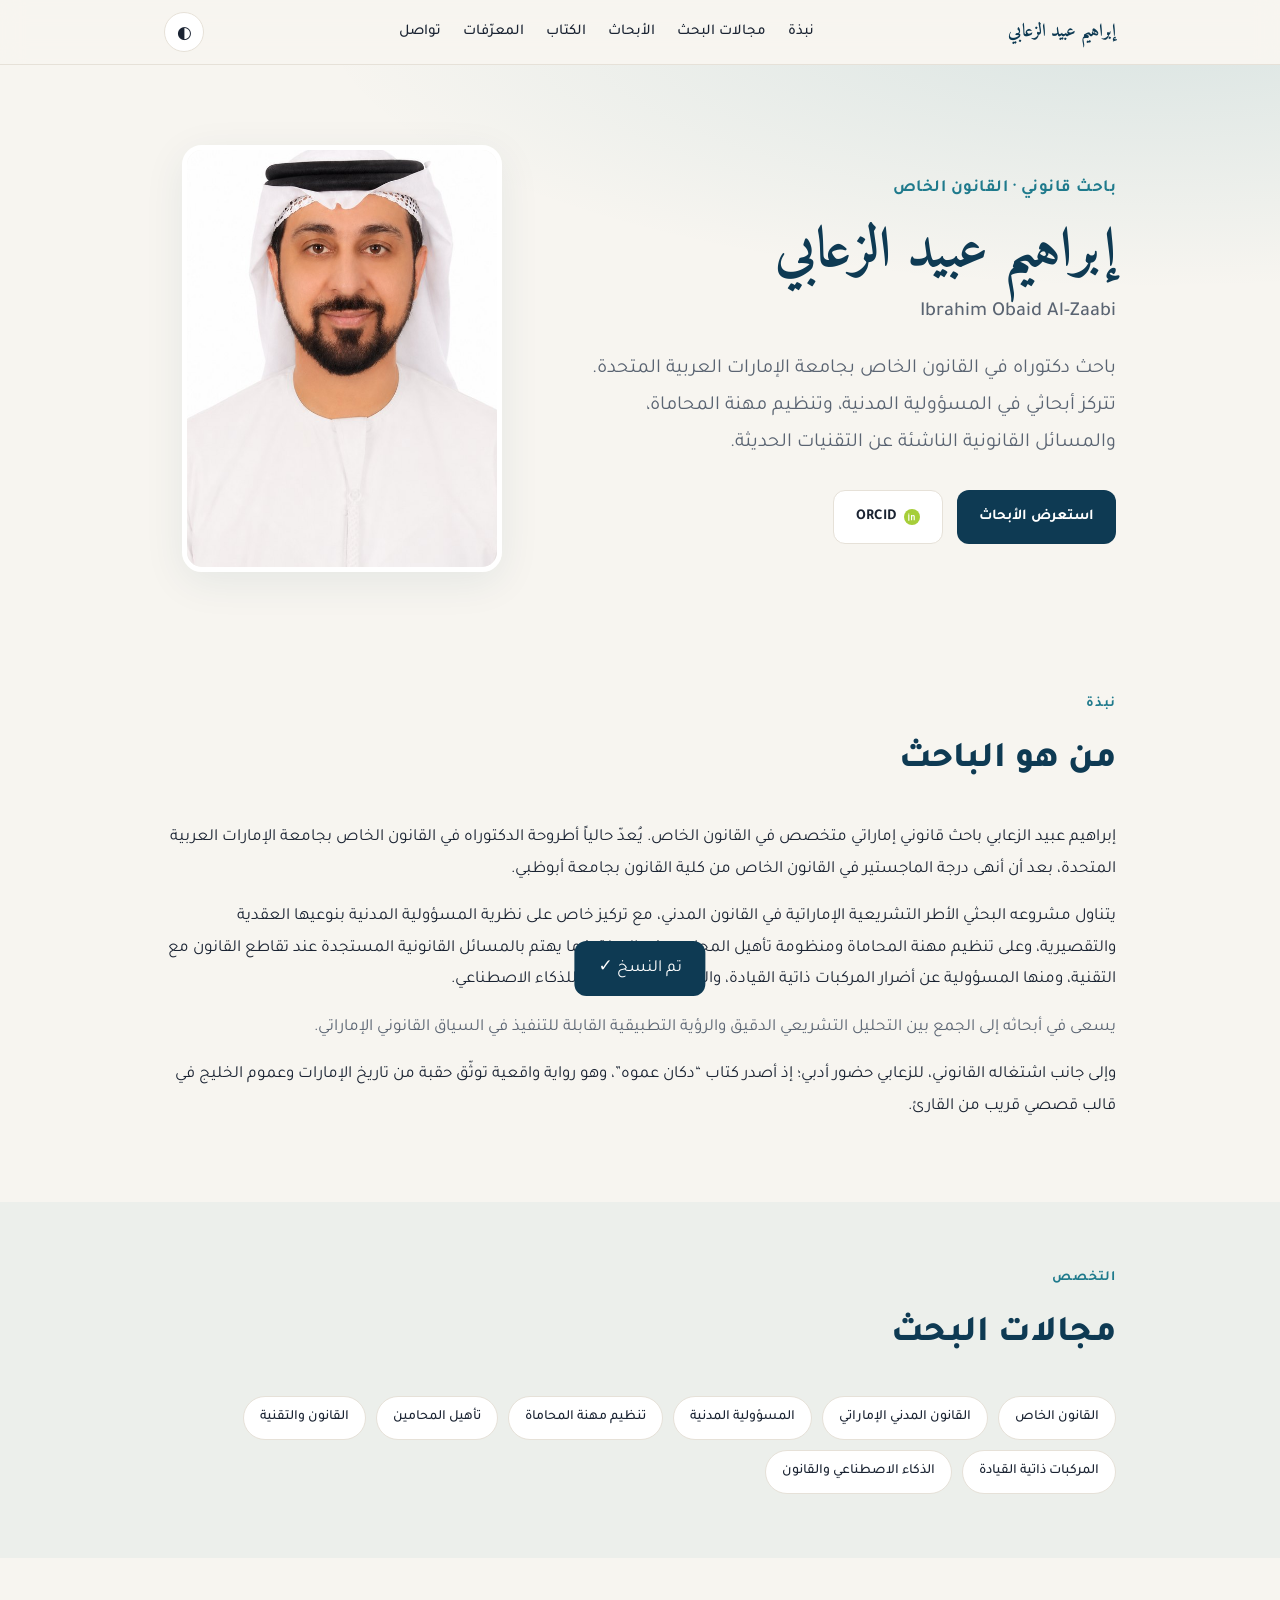
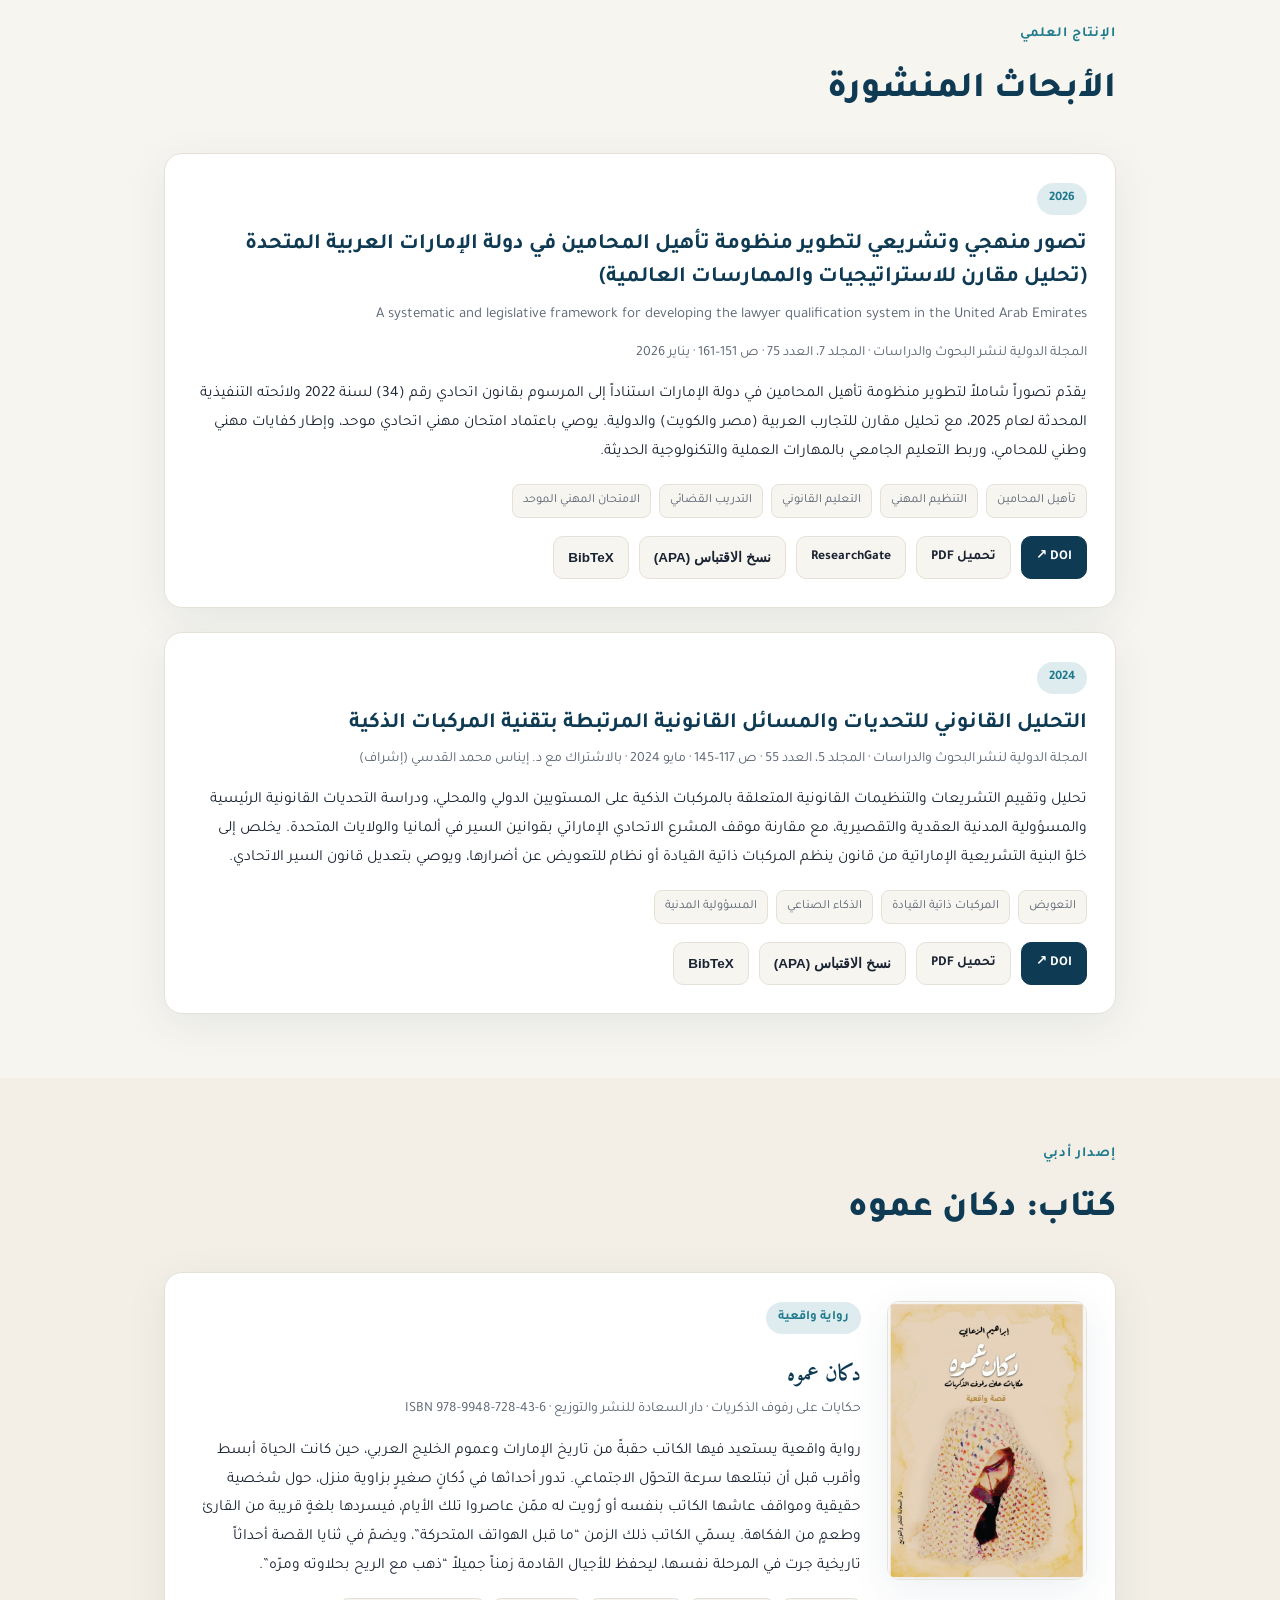
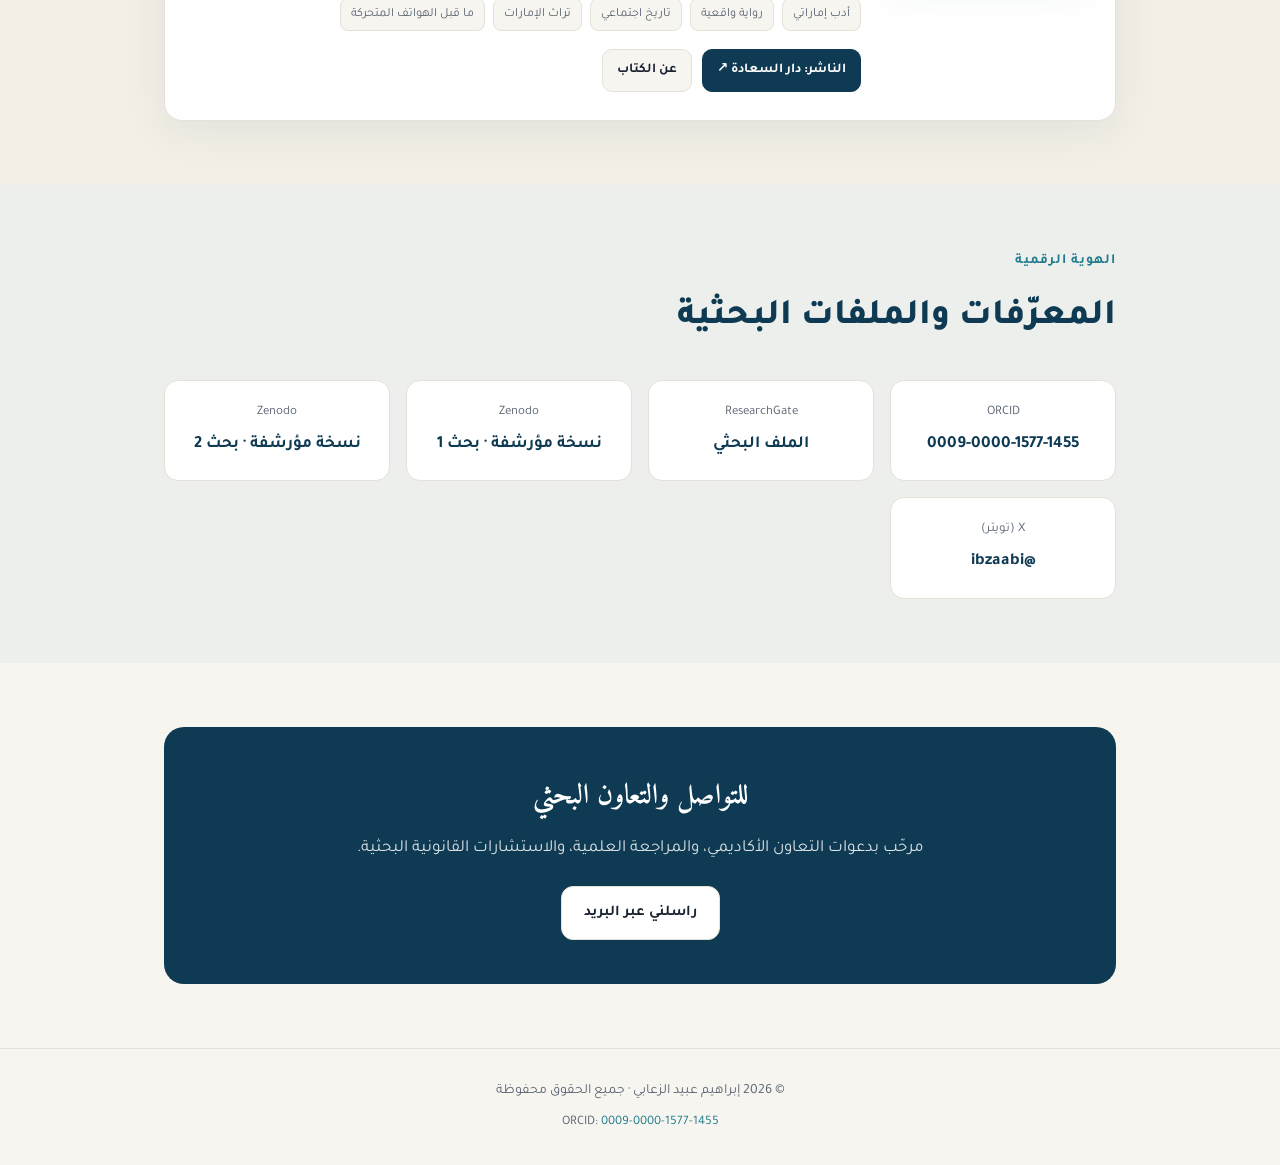
==== index.html @ 4eb008ec "إكمال بيانات كتاب دكان عموه: غلاف، ISBN، الناشر دار السعادة" ====
<!DOCTYPE html>
<html lang="ar" dir="rtl">
<head>
<meta charset="UTF-8">
<meta name="viewport" content="width=device-width, initial-scale=1.0">

<!-- ===== Primary SEO ===== -->
<title>إبراهيم عبيد الزعابي | باحث قانوني إماراتي في القانون الخاص</title>
<meta name="description" content="الموقع الرسمي لإبراهيم عبيد الزعابي، باحث دكتوراه في القانون الخاص بجامعة الإمارات العربية المتحدة. أبحاث محكمة في المسؤولية المدنية، تنظيم مهنة المحاماة، والقانون والتقنية.">
<meta name="keywords" content="إبراهيم عبيد الزعابي, Ibrahim Obaid Al-Zaabi, القانون الخاص, المسؤولية المدنية, تنظيم مهنة المحاماة, تأهيل المحامين, القانون والتقنية, باحث قانوني إماراتي, جامعة الإمارات, دكان عموه, أدب إماراتي, إبراهيم الزعابي كاتب">
<meta name="author" content="إبراهيم عبيد الزعابي">
<meta name="robots" content="index, follow, max-image-preview:large">
<link rel="canonical" href="https://godibrahim-source.github.io/">

<!-- ===== Open Graph ===== -->
<meta property="og:type" content="profile">
<meta property="og:title" content="إبراهيم عبيد الزعابي | باحث قانوني إماراتي">
<meta property="og:description" content="باحث دكتوراه في القانون الخاص بجامعة الإمارات. أبحاث محكمة في المسؤولية المدنية، تنظيم مهنة المحاماة، والقانون والتقنية.">
<meta property="og:url" content="https://godibrahim-source.github.io/">
<meta property="og:image" content="https://godibrahim-source.github.io/portrait-square.jpg">
<meta property="og:locale" content="ar_AE">
<meta property="og:locale:alternate" content="en_US">
<meta property="profile:first_name" content="إبراهيم">
<meta property="profile:last_name" content="الزعابي">

<!-- ===== Twitter Card ===== -->
<meta name="twitter:card" content="summary">
<meta name="twitter:title" content="إبراهيم عبيد الزعابي | باحث قانوني إماراتي">
<meta name="twitter:description" content="باحث دكتوراه في القانون الخاص بجامعة الإمارات. أبحاث في المسؤولية المدنية وتنظيم مهنة المحاماة.">
<meta name="twitter:site" content="@ibzaabi">
<meta name="twitter:image" content="https://godibrahim-source.github.io/portrait-square.jpg">

<link rel="preconnect" href="https://fonts.googleapis.com">
<link rel="preconnect" href="https://fonts.gstatic.com" crossorigin>
<link href="https://fonts.googleapis.com/css2?family=Amiri:wght@400;700&family=Tajawal:wght@300;400;500;700;800&display=swap" rel="stylesheet">

<!-- ===== JSON-LD: Person ===== -->
<script type="application/ld+json">
{
  "@context": "https://schema.org",
  "@type": "Person",
  "@id": "https://godibrahim-source.github.io/#person",
  "name": "إبراهيم عبيد الزعابي",
  "alternateName": ["Ibrahim Obaid Al-Zaabi", "إبراهيم الزعابي", "Ibrahim Al Zaabi"],
  "givenName": "إبراهيم",
  "familyName": "الزعابي",
  "jobTitle": "باحث دكتوراه في القانون الخاص",
  "description": "باحث قانوني إماراتي متخصص في القانون الخاص، والمسؤولية المدنية، وتنظيم مهنة المحاماة، والقانون والتقنية.",
  "url": "https://godibrahim-source.github.io/",
  "image": "https://godibrahim-source.github.io/portrait-square.jpg",
  "nationality": {"@type": "Country", "name": "United Arab Emirates"},
  "knowsLanguage": ["ar", "en"],
  "email": "mailto:ibzaabi@hotmail.com",
  "affiliation": {
    "@type": "CollegeOrUniversity",
    "name": "جامعة الإمارات العربية المتحدة",
    "sameAs": "https://www.uaeu.ac.ae/"
  },
  "alumniOf": [
    {"@type": "CollegeOrUniversity", "name": "جامعة أبوظبي", "sameAs": "https://www.adu.ac.ae/"},
    {"@type": "CollegeOrUniversity", "name": "جامعة الإمارات العربية المتحدة", "sameAs": "https://www.uaeu.ac.ae/"}
  ],
  "knowsAbout": ["القانون الخاص", "القانون المدني الإماراتي", "المسؤولية المدنية", "تنظيم مهنة المحاماة", "تأهيل المحامين", "القانون والتقنية", "المركبات ذاتية القيادة", "الذكاء الاصطناعي والقانون"],
  "sameAs": [
    "https://orcid.org/0009-0000-1577-1455",
    "https://www.researchgate.net/profile/Ibrahim-Alzaabi-2",
    "https://www.researchgate.net/publication/400182212",
    "https://x.com/ibzaabi",
    "https://zenodo.org/records/21769212",
    "https://zenodo.org/records/21778927"
  ],
  "identifier": {"@type": "PropertyValue", "propertyID": "ORCID", "value": "0009-0000-1577-1455"}
}
</script>

<!-- ===== JSON-LD: WebSite ===== -->
<script type="application/ld+json">
{
  "@context": "https://schema.org",
  "@type": "WebSite",
  "@id": "https://godibrahim-source.github.io/#website",
  "url": "https://godibrahim-source.github.io/",
  "name": "إبراهيم عبيد الزعابي",
  "inLanguage": "ar",
  "about": {"@id": "https://godibrahim-source.github.io/#person"}
}
</script>

<!-- ===== JSON-LD: ScholarlyArticle #1 ===== -->
<script type="application/ld+json">
{
  "@context": "https://schema.org",
  "@type": "ScholarlyArticle",
  "@id": "https://doi.org/10.52133/ijrsp.v5.55.4",
  "headline": "التحليل القانوني للتحديات والمسائل القانونية المرتبطة بتقنية المركبات الذكية",
  "author": [
    {"@type": "Person", "name": "إبراهيم عبيد الزعابي", "@id": "https://godibrahim-source.github.io/#person", "sameAs": "https://orcid.org/0009-0000-1577-1455"},
    {"@type": "Person", "name": "إيناس محمد القدسي"}
  ],
  "datePublished": "2024-05-20",
  "inLanguage": "ar",
  "isPartOf": {"@type": "Periodical", "name": "المجلة الدولية لنشر البحوث والدراسات", "issn": "2709-7064"},
  "pagination": "117-145",
  "identifier": {"@type": "PropertyValue", "propertyID": "DOI", "value": "10.52133/ijrsp.v5.55.4"},
  "sameAs": ["https://doi.org/10.52133/ijrsp.v5.55.4", "https://zenodo.org/records/21769212"],
  "keywords": "التعويض، حوادث، المركبات ذاتية القيادة، الذكاء الصناعي، المسؤولية المدنية",
  "license": "https://creativecommons.org/licenses/by-nc/4.0/",
  "abstract": "تحليل وتقييم التشريعات والتنظيمات القانونية المتعلقة بالمركبات الذكية على المستويين الدولي والمحلي، ودراسة التحديات القانونية والمسؤولية المدنية العقدية والتقصيرية، مع مقارنة موقف المشرع الإماراتي بالتشريعات الألمانية والأمريكية."
}
</script>

<!-- ===== JSON-LD: ScholarlyArticle #2 ===== -->
<script type="application/ld+json">
{
  "@context": "https://schema.org",
  "@type": "ScholarlyArticle",
  "@id": "https://doi.org/10.52133/ijrsp.v7.75.7",
  "headline": "تصور منهجي وتشريعي لتطوير منظومة تأهيل المحامين في دولة الإمارات العربية المتحدة (تحليل مقارن للاستراتيجيات والممارسات العالمية)",
  "alternativeHeadline": "A systematic and legislative framework for developing the lawyer qualification system in the United Arab Emirates",
  "author": {"@type": "Person", "name": "إبراهيم عبيد الزعابي", "@id": "https://godibrahim-source.github.io/#person", "sameAs": "https://orcid.org/0009-0000-1577-1455"},
  "datePublished": "2026-01-20",
  "inLanguage": "ar",
  "isPartOf": {"@type": "Periodical", "name": "المجلة الدولية لنشر البحوث والدراسات", "issn": "2709-7064"},
  "pagination": "151-161",
  "identifier": {"@type": "PropertyValue", "propertyID": "DOI", "value": "10.52133/ijrsp.v7.75.7"},
  "sameAs": ["https://doi.org/10.52133/ijrsp.v7.75.7", "https://zenodo.org/records/21778927"],
  "keywords": "تأهيل المحامين، التنظيم المهني، التعليم القانوني، التدريب القضائي، الامتحان المهني الموحد، دولة الإمارات العربية المتحدة",
  "license": "https://creativecommons.org/licenses/by-nc/4.0/",
  "abstract": "تصور شامل لتطوير منظومة تأهيل المحامين في دولة الإمارات استناداً إلى المرسوم بقانون اتحادي رقم 34 لسنة 2022 ولائحته التنفيذية 2025، مع تحليل مقارن للتجارب العربية والدولية، ويوصي باعتماد امتحان مهني اتحادي موحد وإطار كفايات مهني وطني."
}
</script>

<!-- ===== JSON-LD: Book (دكان عموه) ===== -->
<script type="application/ld+json">
{
  "@context": "https://schema.org",
  "@type": "Book",
  "@id": "https://godibrahim-source.github.io/#book-dukkan-ammu",
  "name": "دكان عموه",
  "alternateName": "دكان عموه: حكايات على رفوف الذكريات",
  "isbn": "978-9948-728-43-6",
  "image": "https://godibrahim-source.github.io/book-cover.jpg",
  "publisher": {"@type": "Organization", "name": "دار السعادة للنشر والتوزيع", "sameAs": "https://alsaadauae.com/"},
  "author": {"@id": "https://godibrahim-source.github.io/#person"},
  "inLanguage": "ar",
  "bookFormat": "https://schema.org/Paperback",
  "genre": ["أدب", "رواية واقعية", "تاريخ اجتماعي", "تراث الإمارات"],
  "about": "حقبة من تاريخ دولة الإمارات والخليج العربي قبل انتشار الهواتف المتحركة، مروية في قالب قصصي واقعي",
  "description": "رواية واقعية يستعيد فيها إبراهيم الزعابي حقبة من تاريخ الإمارات وعموم الخليج العربي قبل التحوّل السريع، تدور أحداثها في دُكان صغير بزاوية منزل حول شخصية حقيقية ومواقف عاشها الكاتب أو رُويت له، بلغة قريبة من القارئ وطعم من الفكاهة، لتحفظ للأجيال القادمة زمناً يسميه الكاتب ما قبل الهواتف المتحركة.",
  "sameAs": "https://x.com/ibzaabi/status/1850832433995825622"
}
</script>

<style>
:root{
  --bg:#f7f5f0; --surface:#ffffff; --ink:#1a2332; --muted:#5a6472;
  --brand:#0e3a53; --brand-2:#1f7a8c; --gold:#b0894c;
  --line:#e6e1d8; --shadow:0 10px 40px rgba(14,58,83,.08);
}
[data-theme="dark"]{
  --bg:#0f1720; --surface:#16212e; --ink:#e8edf2; --muted:#9aa7b5;
  --brand:#7fc4d6; --brand-2:#4aa3b8; --gold:#d4b876; --line:#25323f;
  --shadow:0 10px 40px rgba(0,0,0,.35);
}
*{box-sizing:border-box;margin:0;padding:0}
html{scroll-behavior:smooth}
body{
  font-family:'Tajawal',system-ui,sans-serif;background:var(--bg);color:var(--ink);
  line-height:1.85;font-size:17px;transition:background .3s,color .3s;
}
.serif{font-family:'Amiri',serif}
a{color:var(--brand-2);text-decoration:none}
a:hover{text-decoration:underline}
.wrap{max-width:1000px;margin:0 auto;padding:0 24px}

/* Header */
header{position:sticky;top:0;z-index:50;background:color-mix(in srgb,var(--bg) 88%,transparent);
  backdrop-filter:blur(12px);border-bottom:1px solid var(--line)}
.nav{display:flex;align-items:center;justify-content:space-between;height:64px}
.brand{font-weight:800;font-size:18px;color:var(--brand)}
.nav ul{display:flex;gap:22px;list-style:none;align-items:center}
.nav ul a{color:var(--ink);font-weight:500;font-size:15px}
.nav ul a:hover{color:var(--brand-2);text-decoration:none}
.toggle{background:var(--surface);border:1px solid var(--line);border-radius:999px;
  width:40px;height:40px;cursor:pointer;font-size:17px;color:var(--ink)}
.menu-btn{display:none;background:none;border:none;font-size:24px;color:var(--ink);cursor:pointer}

/* Hero */
.hero{padding:80px 0 56px;position:relative;overflow:hidden}
.hero:before{content:"";position:absolute;inset:0;
  background:radial-gradient(1200px 400px at 90% -10%,color-mix(in srgb,var(--brand-2) 14%,transparent),transparent 70%);z-index:0}
.hero .wrap{position:relative;z-index:1}
.hero-grid{display:grid;grid-template-columns:1.4fr .9fr;gap:40px;align-items:center}
.hero-portrait{justify-self:center}
.hero-portrait img{width:min(320px,72vw);aspect-ratio:3/4;object-fit:cover;border-radius:20px;
  border:5px solid var(--surface);box-shadow:var(--shadow);display:block}
@media(max-width:760px){.hero-grid{grid-template-columns:1fr;gap:26px}
  .hero-portrait{order:-1}
  .hero-portrait img{width:min(220px,60vw)}}
.eyebrow{color:var(--brand-2);font-weight:700;letter-spacing:.5px;margin-bottom:14px}
.hero h1{font-size:clamp(34px,6vw,56px);line-height:1.2;color:var(--brand);font-weight:800;margin-bottom:8px}
.hero .en-name{font-size:20px;color:var(--muted);font-weight:500;direction:ltr;text-align:right;margin-bottom:20px}
.hero p.lead{font-size:20px;color:var(--muted);max-width:640px;margin-bottom:28px}
.cta{display:flex;gap:14px;flex-wrap:wrap}
.btn{display:inline-flex;align-items:center;gap:8px;padding:12px 22px;border-radius:12px;
  font-weight:700;font-size:15px;transition:transform .15s}
.btn:hover{transform:translateY(-2px);text-decoration:none}
.btn-primary{background:var(--brand);color:#fff}
.btn-ghost{background:var(--surface);color:var(--ink);border:1px solid var(--line)}

/* Sections */
section{padding:64px 0}
.section-title{font-size:14px;font-weight:700;color:var(--brand-2);letter-spacing:1px;margin-bottom:10px}
.section-h{font-size:clamp(26px,4vw,36px);color:var(--brand);font-weight:800;margin-bottom:28px}
.prose p{margin-bottom:16px;color:var(--ink)}
.prose p.muted{color:var(--muted)}

/* Research chips */
.chips{display:flex;flex-wrap:wrap;gap:10px;margin-top:8px}
.chip{background:var(--surface);border:1px solid var(--line);border-radius:999px;padding:8px 16px;
  font-size:14px;font-weight:500;color:var(--ink)}

/* Publications */
.pubs{display:grid;gap:24px}
.pub{background:var(--surface);border:1px solid var(--line);border-radius:18px;padding:28px;box-shadow:var(--shadow)}
.pub .year{display:inline-block;background:color-mix(in srgb,var(--brand-2) 14%,transparent);
  color:var(--brand-2);font-weight:700;font-size:13px;padding:4px 12px;border-radius:999px;margin-bottom:14px}
.pub h3{font-size:22px;line-height:1.5;color:var(--brand);margin-bottom:6px}
.pub .en-title{direction:ltr;text-align:right;color:var(--muted);font-size:15px;margin-bottom:12px}
.pub .meta{color:var(--muted);font-size:14px;margin-bottom:14px}
.pub .abstract{color:var(--ink);font-size:15.5px;margin-bottom:18px}
.pub .tags{display:flex;flex-wrap:wrap;gap:8px;margin-bottom:18px}
.pub .tag{font-size:12.5px;color:var(--muted);background:var(--bg);border:1px solid var(--line);padding:4px 10px;border-radius:8px}
.pub-links{display:flex;flex-wrap:wrap;gap:10px}
.pub-links a,.pub-links button{font-size:13.5px;font-weight:600;padding:8px 14px;border-radius:10px;
  border:1px solid var(--line);background:var(--bg);color:var(--ink);cursor:pointer}
.pub-links a:hover,.pub-links button:hover{border-color:var(--brand-2);color:var(--brand-2);text-decoration:none}
.pub-links .doi{background:var(--brand);color:#fff;border-color:var(--brand)}
.pub-links .doi:hover{color:#fff;opacity:.92}

/* Profiles grid */
.grid{display:grid;grid-template-columns:repeat(auto-fit,minmax(200px,1fr));gap:16px}
.card{background:var(--surface);border:1px solid var(--line);border-radius:14px;padding:20px;text-align:center;transition:transform .15s}
.card:hover{transform:translateY(-3px)}
.card .k{font-size:13px;color:var(--muted);margin-bottom:4px}
.card .v{font-weight:700;color:var(--brand)}

/* Contact */
.contact-box{background:var(--brand);border-radius:20px;padding:44px;text-align:center;color:#fff}
[data-theme="dark"] .contact-box{background:var(--surface);border:1px solid var(--line)}
.contact-box h2{font-size:28px;margin-bottom:10px}
.contact-box p{color:rgba(255,255,255,.85);margin-bottom:22px}
[data-theme="dark"] .contact-box p{color:var(--muted)}

footer{border-top:1px solid var(--line);padding:30px 0;text-align:center;color:var(--muted);font-size:14px}

/* Toast */
#toast{position:fixed;bottom:24px;left:50%;transform:translateX(-50%) translateY(120px);
  background:var(--brand);color:#fff;padding:12px 24px;border-radius:12px;transition:transform .3s;z-index:99}
#toast.show{transform:translateX(-50%) translateY(0)}

@media(max-width:720px){
  .nav ul{display:none}
  .menu-btn{display:block}
}
</style>
</head>
<body>

<header>
  <div class="wrap nav">
    <span class="brand serif">إبراهيم عبيد الزعابي</span>
    <ul>
      <li><a href="#about">نبذة</a></li>
      <li><a href="#research">مجالات البحث</a></li>
      <li><a href="#publications">الأبحاث</a></li>
      <li><a href="#book">الكتاب</a></li>
      <li><a href="#profiles">المعرّفات</a></li>
      <li><a href="#contact">تواصل</a></li>
    </ul>
    <button class="toggle" id="themeBtn" aria-label="تبديل الوضع">◐</button>
  </div>
</header>

<!-- HERO -->
<div class="hero">
  <div class="wrap hero-grid">
    <div class="hero-text">
      <div class="eyebrow">باحث قانوني · القانون الخاص</div>
      <h1 class="serif">إبراهيم عبيد الزعابي</h1>
      <div class="en-name">Ibrahim Obaid Al-Zaabi</div>
      <p class="lead">باحث دكتوراه في القانون الخاص بجامعة الإمارات العربية المتحدة. تتركز أبحاثي في المسؤولية المدنية، وتنظيم مهنة المحاماة، والمسائل القانونية الناشئة عن التقنيات الحديثة.</p>
      <div class="cta">
        <a class="btn btn-primary" href="#publications">استعرض الأبحاث</a>
        <a class="btn btn-ghost" href="https://orcid.org/0009-0000-1577-1455" target="_blank" rel="noopener">
          <svg width="16" height="16" viewBox="0 0 256 256" fill="#A6CE39"><circle cx="128" cy="128" r="128"/><path fill="#fff" d="M86 186h-18V94h18v92zM77 70a11 11 0 110 22 11 11 0 010-22zm40 24h17v12h.3c2.4-4.5 8.3-9.3 17-9.3 18 0 21 12 21 27v55h-18v-49c0-12-4-16-11-16-8 0-13 5-13 16v49h-18V94z"/></svg>
          ORCID
        </a>
      </div>
    </div>
    <div class="hero-portrait">
      <img src="portrait.jpg" alt="إبراهيم عبيد الزعابي — باحث قانوني في القانون الخاص" width="320" height="427" loading="eager">
    </div>
  </div>
</div>

<!-- ABOUT -->
<section id="about">
  <div class="wrap prose">
    <div class="section-title">نبذة</div>
    <h2 class="section-h">من هو الباحث</h2>
    <p>إبراهيم عبيد الزعابي باحث قانوني إماراتي متخصص في القانون الخاص. يُعدّ حالياً أطروحة الدكتوراه في القانون الخاص بجامعة الإمارات العربية المتحدة، بعد أن أنهى درجة الماجستير في القانون الخاص من كلية القانون بجامعة أبوظبي.</p>
    <p>يتناول مشروعه البحثي الأطر التشريعية الإماراتية في القانون المدني، مع تركيز خاص على نظرية المسؤولية المدنية بنوعيها العقدية والتقصيرية، وعلى تنظيم مهنة المحاماة ومنظومة تأهيل المحامين في الدولة. كما يهتم بالمسائل القانونية المستجدة عند تقاطع القانون مع التقنية، ومنها المسؤولية عن أضرار المركبات ذاتية القيادة، والتحديات التنظيمية للذكاء الاصطناعي.</p>
    <p class="muted">يسعى في أبحاثه إلى الجمع بين التحليل التشريعي الدقيق والرؤية التطبيقية القابلة للتنفيذ في السياق القانوني الإماراتي.</p>
    <p>وإلى جانب اشتغاله القانوني، للزعابي حضور أدبي؛ إذ أصدر كتاب “دكان عموه”، وهو رواية واقعية توثّق حقبة من تاريخ الإمارات وعموم الخليج في قالب قصصي قريب من القارئ.</p>
  </div>
</section>

<!-- RESEARCH -->
<section id="research" style="background:color-mix(in srgb,var(--brand-2) 5%,var(--bg))">
  <div class="wrap">
    <div class="section-title">التخصص</div>
    <h2 class="section-h">مجالات البحث</h2>
    <div class="chips">
      <span class="chip">القانون الخاص</span>
      <span class="chip">القانون المدني الإماراتي</span>
      <span class="chip">المسؤولية المدنية</span>
      <span class="chip">تنظيم مهنة المحاماة</span>
      <span class="chip">تأهيل المحامين</span>
      <span class="chip">القانون والتقنية</span>
      <span class="chip">المركبات ذاتية القيادة</span>
      <span class="chip">الذكاء الاصطناعي والقانون</span>
    </div>
  </div>
</section>

<!-- PUBLICATIONS -->
<section id="publications">
  <div class="wrap">
    <div class="section-title">الإنتاج العلمي</div>
    <h2 class="section-h">الأبحاث المنشورة</h2>
    <div class="pubs">

      <!-- Paper 2 (newest first) -->
      <article class="pub">
        <span class="year">2026</span>
        <h3>تصور منهجي وتشريعي لتطوير منظومة تأهيل المحامين في دولة الإمارات العربية المتحدة (تحليل مقارن للاستراتيجيات والممارسات العالمية)</h3>
        <div class="en-title">A systematic and legislative framework for developing the lawyer qualification system in the United Arab Emirates</div>
        <div class="meta">المجلة الدولية لنشر البحوث والدراسات · المجلد 7، العدد 75 · ص 151–161 · يناير 2026</div>
        <p class="abstract">يقدّم تصوراً شاملاً لتطوير منظومة تأهيل المحامين في دولة الإمارات استناداً إلى المرسوم بقانون اتحادي رقم (34) لسنة 2022 ولائحته التنفيذية المحدثة لعام 2025، مع تحليل مقارن للتجارب العربية (مصر والكويت) والدولية. يوصي باعتماد امتحان مهني اتحادي موحد، وإطار كفايات مهني وطني للمحامي، وربط التعليم الجامعي بالمهارات العملية والتكنولوجية الحديثة.</p>
        <div class="tags">
          <span class="tag">تأهيل المحامين</span><span class="tag">التنظيم المهني</span><span class="tag">التعليم القانوني</span><span class="tag">التدريب القضائي</span><span class="tag">الامتحان المهني الموحد</span>
        </div>
        <div class="pub-links">
          <a class="doi" href="https://doi.org/10.52133/ijrsp.v7.75.7" target="_blank" rel="noopener">DOI ↗</a>
          <a href="https://www.ijrsp.com/pdf/issue-75/7.pdf" target="_blank" rel="noopener">تحميل PDF</a>
          <a href="https://www.researchgate.net/publication/400182212" target="_blank" rel="noopener">ResearchGate</a>
          <button onclick="cite('p2')">نسخ الاقتباس (APA)</button>
          <button onclick="bibtex('p2')">BibTeX</button>
        </div>
      </article>

      <!-- Paper 1 -->
      <article class="pub">
        <span class="year">2024</span>
        <h3>التحليل القانوني للتحديات والمسائل القانونية المرتبطة بتقنية المركبات الذكية</h3>
        <div class="meta">المجلة الدولية لنشر البحوث والدراسات · المجلد 5، العدد 55 · ص 117–145 · مايو 2024 · بالاشتراك مع د. إيناس محمد القدسي (إشراف)</div>
        <p class="abstract">تحليل وتقييم التشريعات والتنظيمات القانونية المتعلقة بالمركبات الذكية على المستويين الدولي والمحلي، ودراسة التحديات القانونية الرئيسية والمسؤولية المدنية العقدية والتقصيرية، مع مقارنة موقف المشرع الاتحادي الإماراتي بقوانين السير في ألمانيا والولايات المتحدة. يخلص إلى خلوّ البنية التشريعية الإماراتية من قانون ينظم المركبات ذاتية القيادة أو نظام للتعويض عن أضرارها، ويوصي بتعديل قانون السير الاتحادي.</p>
        <div class="tags">
          <span class="tag">التعويض</span><span class="tag">المركبات ذاتية القيادة</span><span class="tag">الذكاء الصناعي</span><span class="tag">المسؤولية المدنية</span>
        </div>
        <div class="pub-links">
          <a class="doi" href="https://doi.org/10.52133/ijrsp.v5.55.4" target="_blank" rel="noopener">DOI ↗</a>
          <a href="https://www.ijrsp.com/pdf/issue-55/4.pdf" target="_blank" rel="noopener">تحميل PDF</a>
          <button onclick="cite('p1')">نسخ الاقتباس (APA)</button>
          <button onclick="bibtex('p1')">BibTeX</button>
        </div>
      </article>

    </div>
  </div>
</section>

<!-- BOOK -->
<section id="book" style="background:color-mix(in srgb,var(--gold) 6%,var(--bg))">
  <div class="wrap">
    <div class="section-title">إصدار أدبي</div>
    <h2 class="section-h">كتاب: دكان عموه</h2>
    <div class="pubs">
      <article class="pub" style="display:flex;flex-wrap:wrap;gap:26px;align-items:flex-start">
        <img src="book-cover.jpg" alt="غلاف كتاب دكان عموه للكاتب إبراهيم الزعابي" style="width:200px;max-width:46vw;border-radius:12px;border:1px solid var(--line);box-shadow:var(--shadow)" width="200" loading="lazy">
        <div style="flex:1;min-width:280px">
          <span class="year">رواية واقعية</span>
          <h3 class="serif" style="margin-top:10px">دكان عموه</h3>
          <div class="meta">حكايات على رفوف الذكريات · دار السعادة للنشر والتوزيع · ISBN 978-9948-728-43-6</div>
          <p class="abstract">رواية واقعية يستعيد فيها الكاتب حقبةً من تاريخ الإمارات وعموم الخليج العربي، حين كانت الحياة أبسط وأقرب قبل أن تبتلعها سرعة التحوّل الاجتماعي. تدور أحداثها في دُكانٍ صغيرٍ بزاوية منزل، حول شخصية حقيقية ومواقف عاشها الكاتب بنفسه أو رُويت له ممّن عاصروا تلك الأيام، فيسردها بلغةٍ قريبة من القارئ وطعمٍ من الفكاهة. يسمّي الكاتب ذلك الزمن “ما قبل الهواتف المتحركة”، ويضمّ في ثنايا القصة أحداثاً تاريخية جرت في المرحلة نفسها، ليحفظ للأجيال القادمة زمناً جميلاً “ذهب مع الريح بحلاوته ومرّه”.</p>
          <div class="tags">
            <span class="tag">أدب إماراتي</span><span class="tag">رواية واقعية</span><span class="tag">تاريخ اجتماعي</span><span class="tag">تراث الإمارات</span><span class="tag">ما قبل الهواتف المتحركة</span>
          </div>
          <div class="pub-links">
            <a class="doi" href="https://alsaadauae.com/" target="_blank" rel="noopener">الناشر: دار السعادة ↗</a>
            <a href="https://x.com/ibzaabi/status/1850832433995825622" target="_blank" rel="noopener">عن الكتاب</a>
          </div>
        </div>
      </article>
    </div>
  </div>
</section>

<!-- PROFILES -->
<section id="profiles" style="background:color-mix(in srgb,var(--brand-2) 5%,var(--bg))">
  <div class="wrap">
    <div class="section-title">الهوية الرقمية</div>
    <h2 class="section-h">المعرّفات والملفات البحثية</h2>
    <div class="grid">
      <a class="card" href="https://orcid.org/0009-0000-1577-1455" target="_blank" rel="noopener"><div class="k">ORCID</div><div class="v">0009-0000-1577-1455</div></a>
      <a class="card" href="https://www.researchgate.net/profile/Ibrahim-Alzaabi-2" target="_blank" rel="noopener"><div class="k">ResearchGate</div><div class="v">الملف البحثي</div></a>
      <a class="card" href="https://zenodo.org/records/21769212" target="_blank" rel="noopener"><div class="k">Zenodo</div><div class="v">نسخة مؤرشفة · بحث 1</div></a>
      <a class="card" href="https://zenodo.org/records/21778927" target="_blank" rel="noopener"><div class="k">Zenodo</div><div class="v">نسخة مؤرشفة · بحث 2</div></a>
      <a class="card" href="https://x.com/ibzaabi" target="_blank" rel="noopener"><div class="k">X (تويتر)</div><div class="v">@ibzaabi</div></a>
    </div>
  </div>
</section>

<!-- CONTACT -->
<section id="contact">
  <div class="wrap">
    <div class="contact-box">
      <h2 class="serif">للتواصل والتعاون البحثي</h2>
      <p>مرحّب بدعوات التعاون الأكاديمي، والمراجعة العلمية، والاستشارات القانونية البحثية.</p>
      <a class="btn btn-ghost" href="mailto:ibzaabi@hotmail.com">راسلني عبر البريد</a>
    </div>
  </div>
</section>

<footer>
  <div class="wrap">
    <p>© <span id="yr"></span> إبراهيم عبيد الزعابي · جميع الحقوق محفوظة</p>
    <p style="margin-top:6px;font-size:13px">ORCID: <a href="https://orcid.org/0009-0000-1577-1455">0009-0000-1577-1455</a></p>
  </div>
</footer>

<div id="toast">تم النسخ ✓</div>

<script>
// Year
document.getElementById('yr').textContent = new Date().getFullYear();

// Theme toggle (in-memory + prefers)
const root=document.documentElement, tBtn=document.getElementById('themeBtn');
let dark = window.matchMedia && window.matchMedia('(prefers-color-scheme: dark)').matches;
function applyTheme(){root.setAttribute('data-theme', dark?'dark':'light'); tBtn.textContent = dark?'☀':'◐';}
applyTheme();
tBtn.onclick=()=>{dark=!dark;applyTheme();};

// Citations
const P={
 p1:{apa:"الزعابي، إبراهيم عبيد، والقدسي، إيناس محمد. (2024). التحليل القانوني للتحديات والمسائل القانونية المرتبطة بتقنية المركبات الذكية. المجلة الدولية لنشر البحوث والدراسات، 5(55)، 117–145. https://doi.org/10.52133/ijrsp.v5.55.4",
     bib:"@article{alzaabi2024smartvehicles,\n  author  = {الزعابي, إبراهيم عبيد and القدسي, إيناس محمد},\n  title   = {التحليل القانوني للتحديات والمسائل القانونية المرتبطة بتقنية المركبات الذكية},\n  journal = {المجلة الدولية لنشر البحوث والدراسات},\n  volume  = {5}, number = {55}, pages = {117--145}, year = {2024},\n  doi     = {10.52133/ijrsp.v5.55.4}\n}"},
 p2:{apa:"الزعابي، إبراهيم عبيد. (2026). تصور منهجي وتشريعي لتطوير منظومة تأهيل المحامين في دولة الإمارات العربية المتحدة. المجلة الدولية لنشر البحوث والدراسات، 7(75)، 151–161. https://doi.org/10.52133/ijrsp.v7.75.7",
     bib:"@article{alzaabi2026lawyers,\n  author  = {الزعابي, إبراهيم عبيد},\n  title   = {تصور منهجي وتشريعي لتطوير منظومة تأهيل المحامين في دولة الإمارات العربية المتحدة},\n  journal = {المجلة الدولية لنشر البحوث والدراسات},\n  volume  = {7}, number = {75}, pages = {151--161}, year = {2026},\n  doi     = {10.52133/ijrsp.v7.75.7}\n}"}
};
function toast(){const t=document.getElementById('toast');t.classList.add('show');setTimeout(()=>t.classList.remove('show'),1800);}
function copy(txt){navigator.clipboard.writeText(txt).then(toast);}
function cite(id){copy(P[id].apa);}
function bibtex(id){copy(P[id].bib);}
</script>
</body>
</html>
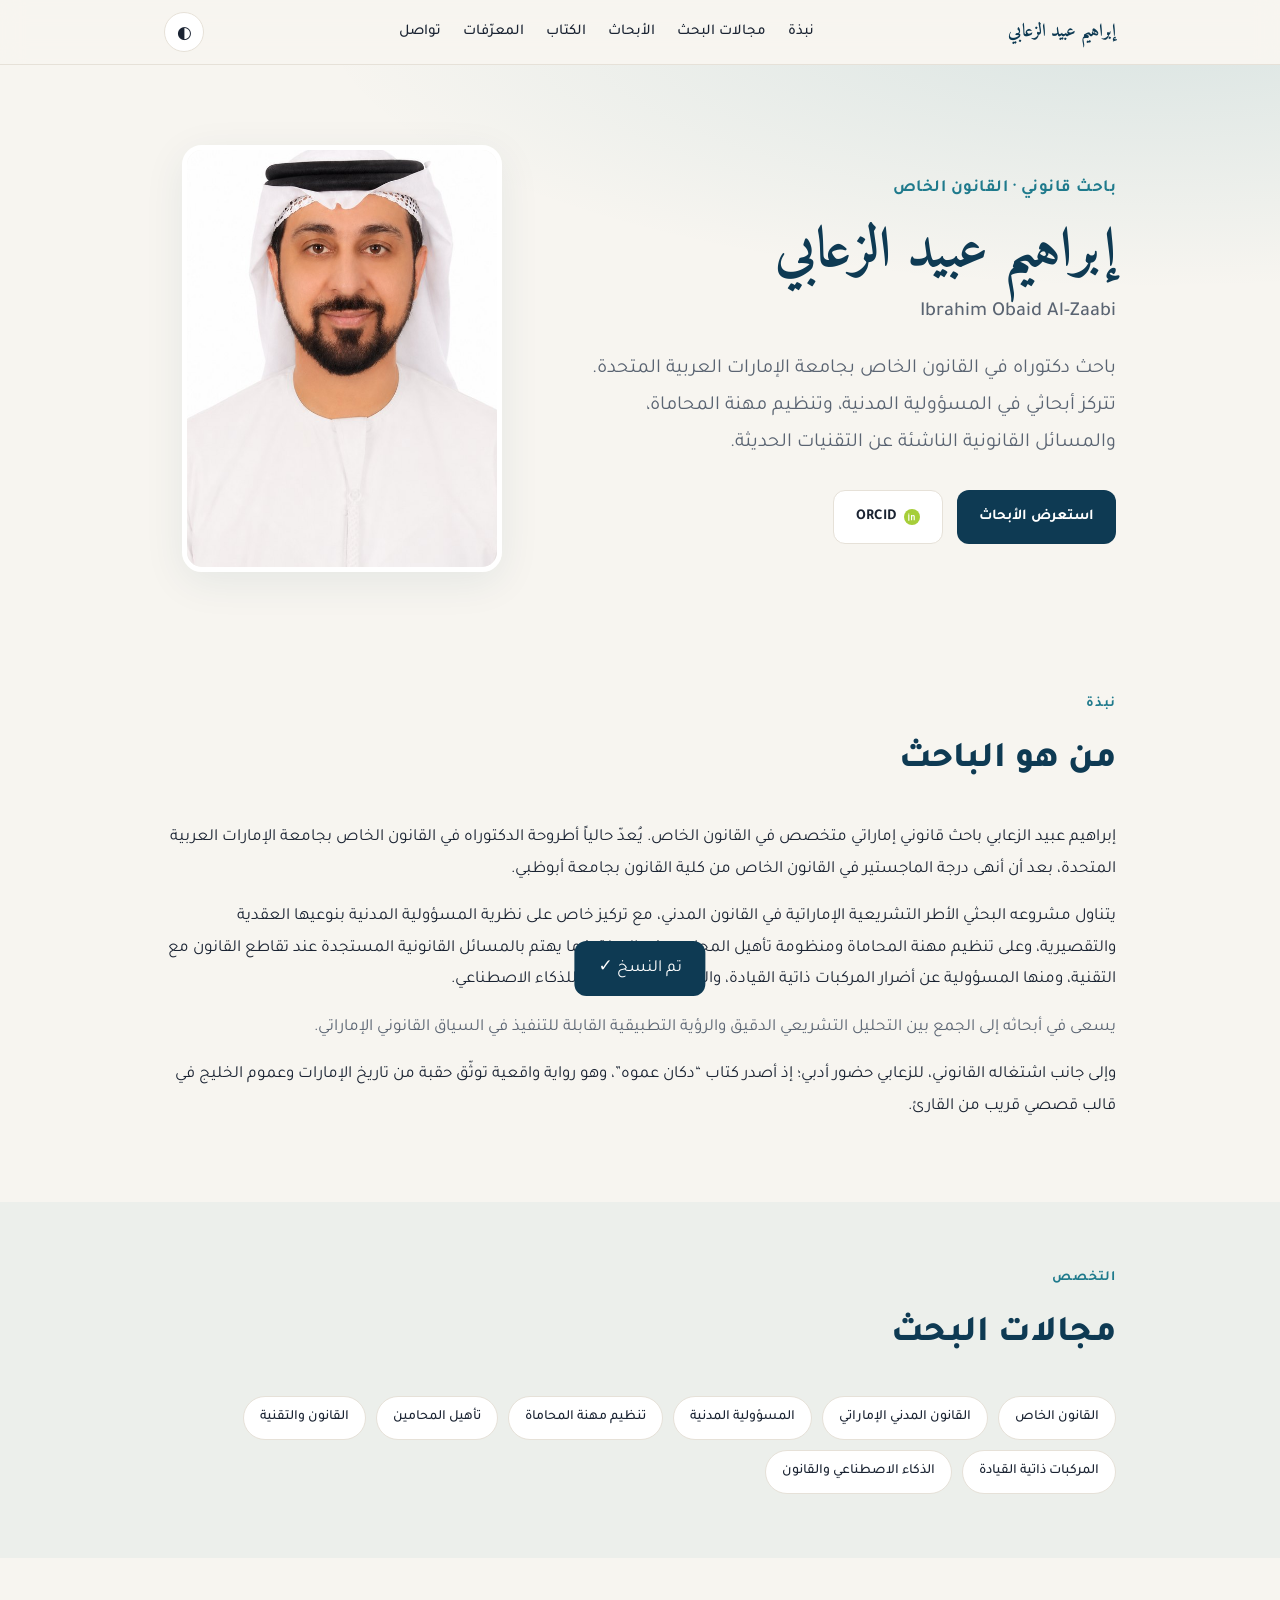
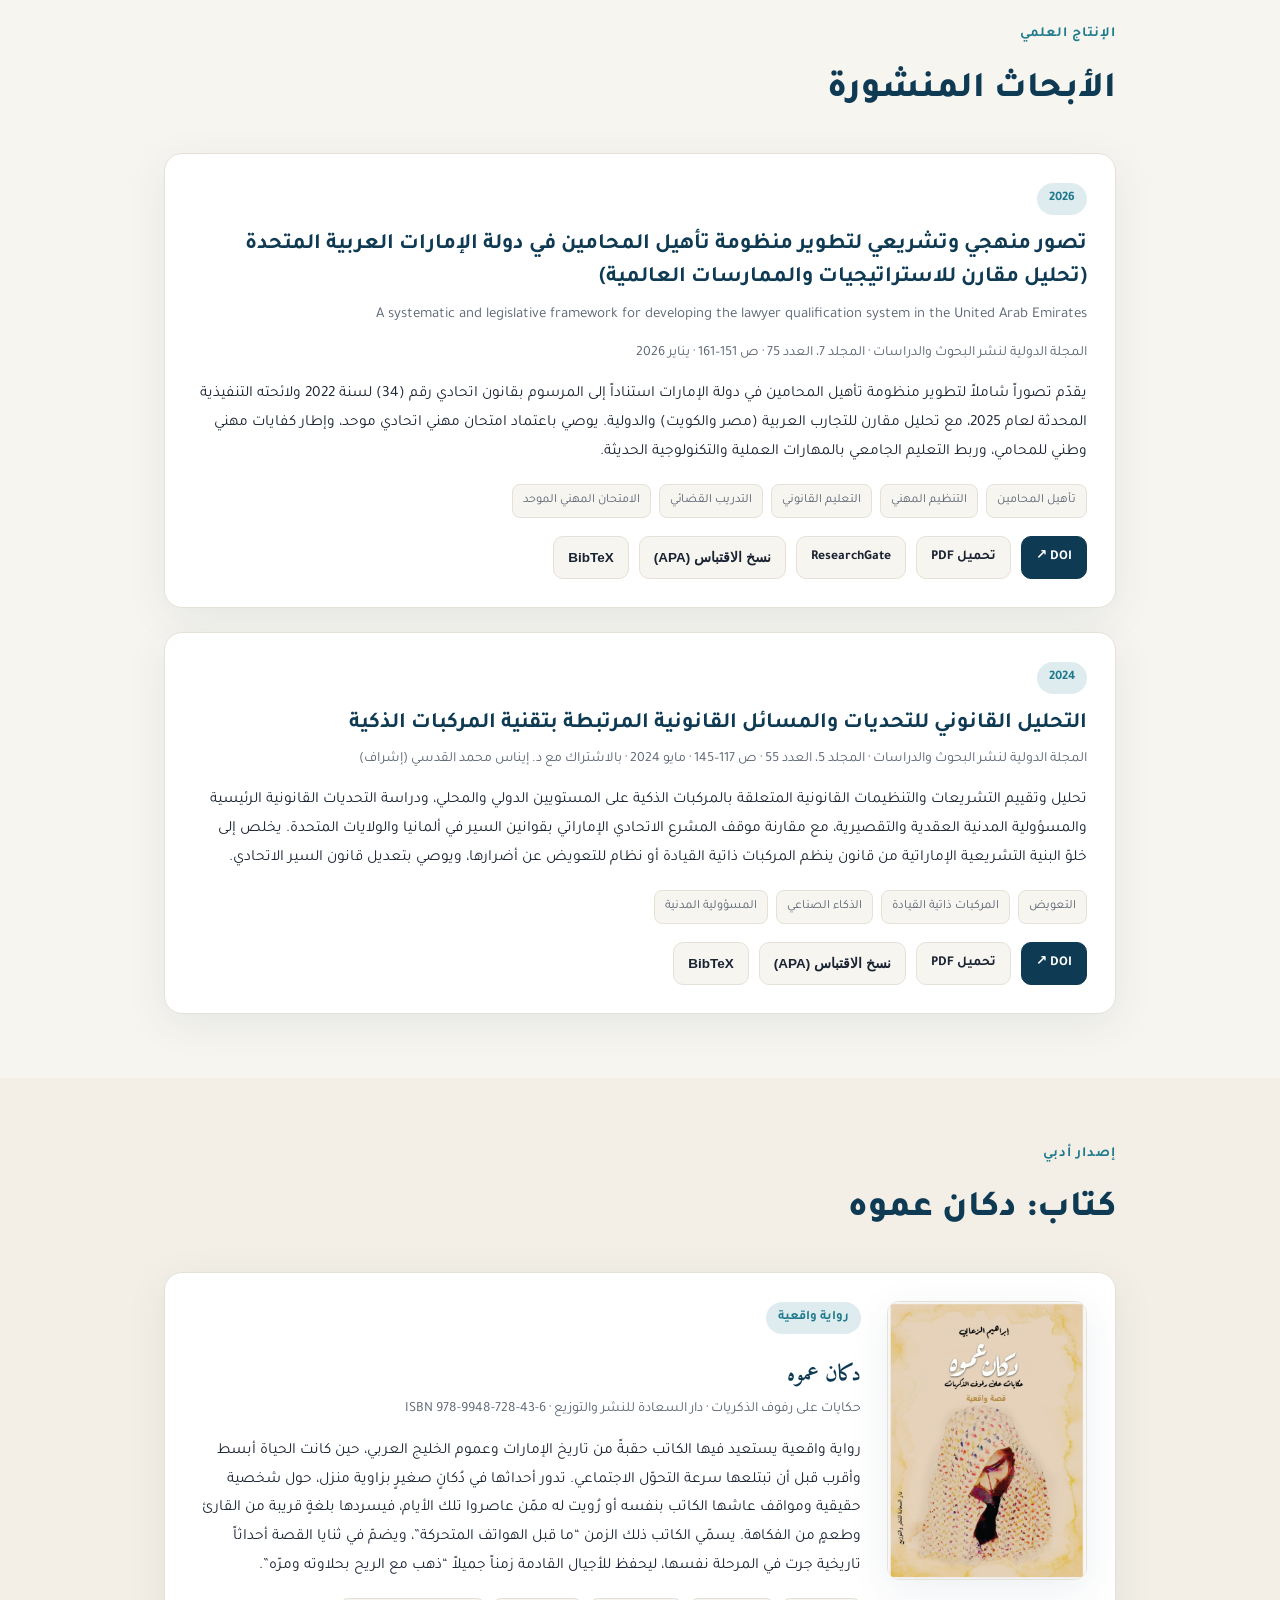
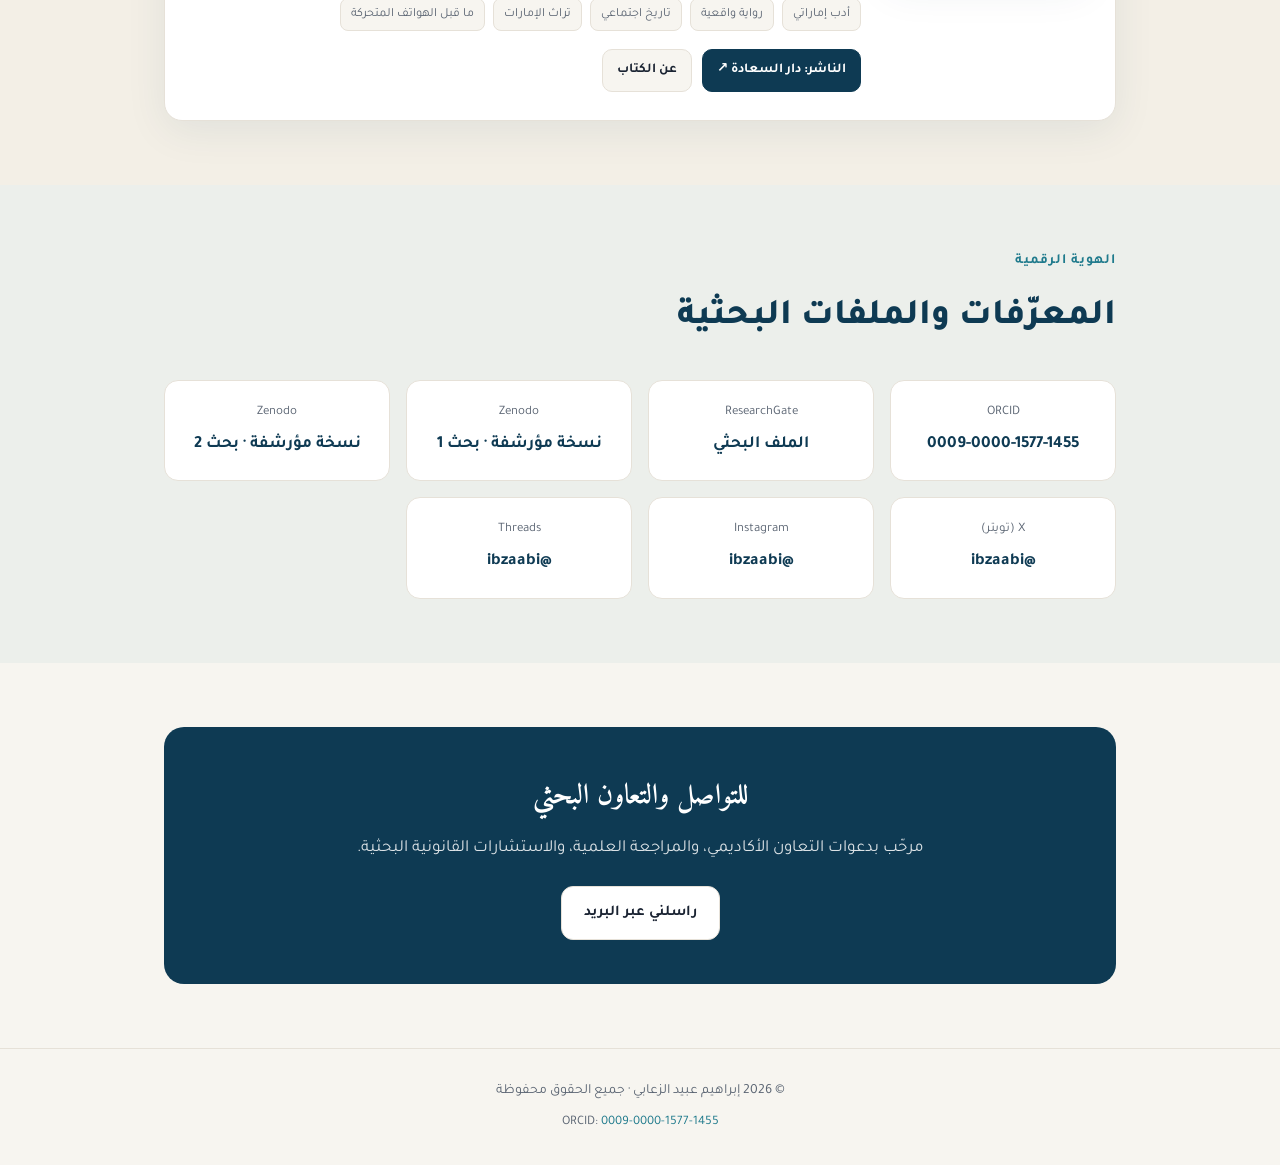
==== commit e79760be: "تقوية كيان الاسم: روابط إنستغرام وثريدز وصيغ الاسم البديلة" ====
--- a/index.html
+++ b/index.html
@@ -7,7 +7,7 @@
 <!-- ===== Primary SEO ===== -->
 <title>إبراهيم عبيد الزعابي | باحث قانوني إماراتي في القانون الخاص</title>
 <meta name="description" content="الموقع الرسمي لإبراهيم عبيد الزعابي، باحث دكتوراه في القانون الخاص بجامعة الإمارات العربية المتحدة. أبحاث محكمة في المسؤولية المدنية، تنظيم مهنة المحاماة، والقانون والتقنية.">
-<meta name="keywords" content="إبراهيم عبيد الزعابي, Ibrahim Obaid Al-Zaabi, القانون الخاص, المسؤولية المدنية, تنظيم مهنة المحاماة, تأهيل المحامين, القانون والتقنية, باحث قانوني إماراتي, جامعة الإمارات, دكان عموه, أدب إماراتي, إبراهيم الزعابي كاتب">
+<meta name="keywords" content="إبراهيم عبيد الزعابي, Ibrahim Obaid Al-Zaabi, القانون الخاص, المسؤولية المدنية, تنظيم مهنة المحاماة, تأهيل المحامين, القانون والتقنية, باحث قانوني إماراتي, جامعة الإمارات, دكان عموه, أدب إماراتي, إبراهيم الزعابي كاتب, ابراهيم الزعابي, Ibrahim Alzaabi">
 <meta name="author" content="إبراهيم عبيد الزعابي">
 <meta name="robots" content="index, follow, max-image-preview:large">
 <link rel="canonical" href="https://godibrahim-source.github.io/">
@@ -41,7 +41,7 @@
   "@type": "Person",
   "@id": "https://godibrahim-source.github.io/#person",
   "name": "إبراهيم عبيد الزعابي",
-  "alternateName": ["Ibrahim Obaid Al-Zaabi", "إبراهيم الزعابي", "Ibrahim Al Zaabi"],
+  "alternateName": ["Ibrahim Obaid Al-Zaabi", "إبراهيم الزعابي", "ابراهيم الزعابي", "إبراهيم عبيد الزعابي", "Ibrahim Al Zaabi", "Ibrahim Alzaabi", "Ibrahim Obaid Alzaabi", "I. Al-Zaabi"],
   "givenName": "إبراهيم",
   "familyName": "الزعابي",
   "jobTitle": "باحث دكتوراه في القانون الخاص",
@@ -66,6 +66,8 @@
     "https://www.researchgate.net/profile/Ibrahim-Alzaabi-2",
     "https://www.researchgate.net/publication/400182212",
     "https://x.com/ibzaabi",
+    "https://www.instagram.com/ibzaabi",
+    "https://www.threads.net/@ibzaabi",
     "https://zenodo.org/records/21769212",
     "https://zenodo.org/records/21778927"
   ],
@@ -418,6 +420,8 @@
       <a class="card" href="https://zenodo.org/records/21769212" target="_blank" rel="noopener"><div class="k">Zenodo</div><div class="v">نسخة مؤرشفة · بحث 1</div></a>
       <a class="card" href="https://zenodo.org/records/21778927" target="_blank" rel="noopener"><div class="k">Zenodo</div><div class="v">نسخة مؤرشفة · بحث 2</div></a>
       <a class="card" href="https://x.com/ibzaabi" target="_blank" rel="noopener"><div class="k">X (تويتر)</div><div class="v">@ibzaabi</div></a>
+      <a class="card" href="https://www.instagram.com/ibzaabi" target="_blank" rel="noopener"><div class="k">Instagram</div><div class="v">@ibzaabi</div></a>
+      <a class="card" href="https://www.threads.net/@ibzaabi" target="_blank" rel="noopener"><div class="k">Threads</div><div class="v">@ibzaabi</div></a>
     </div>
   </div>
 </section>
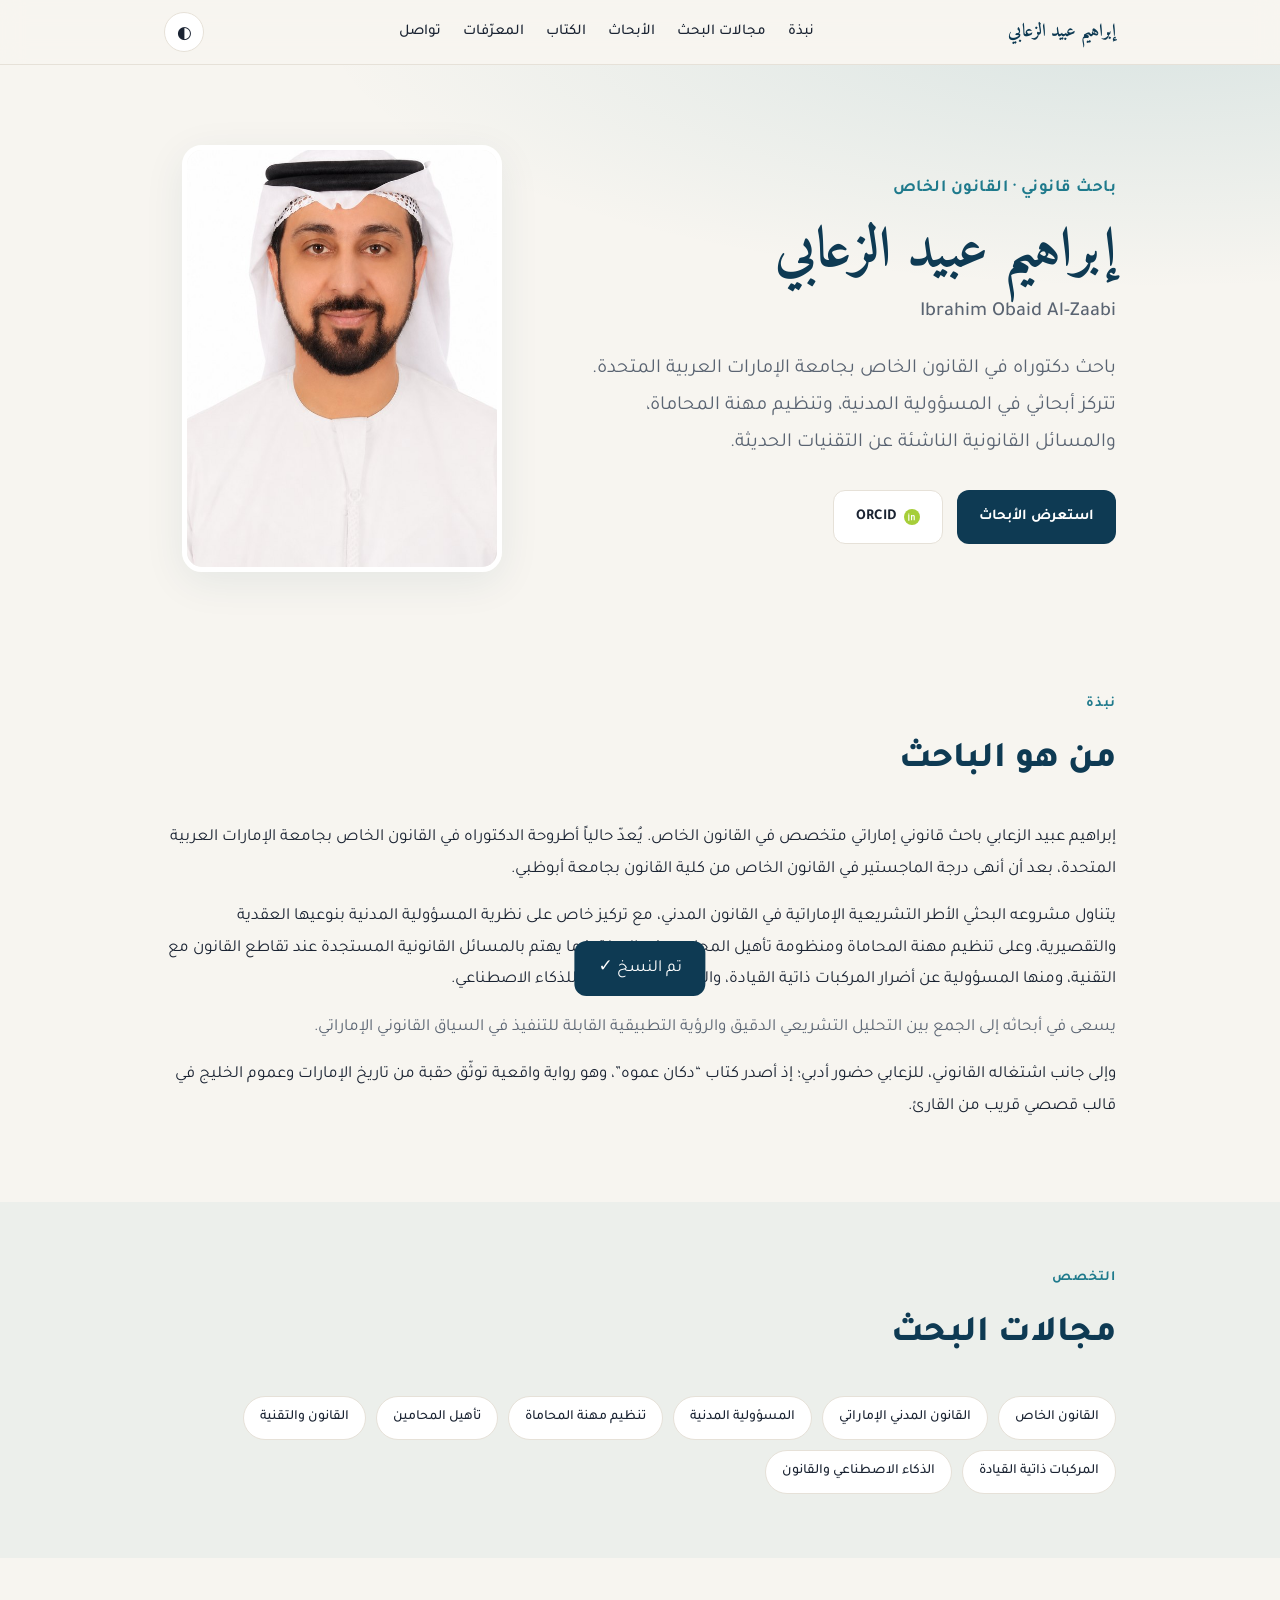
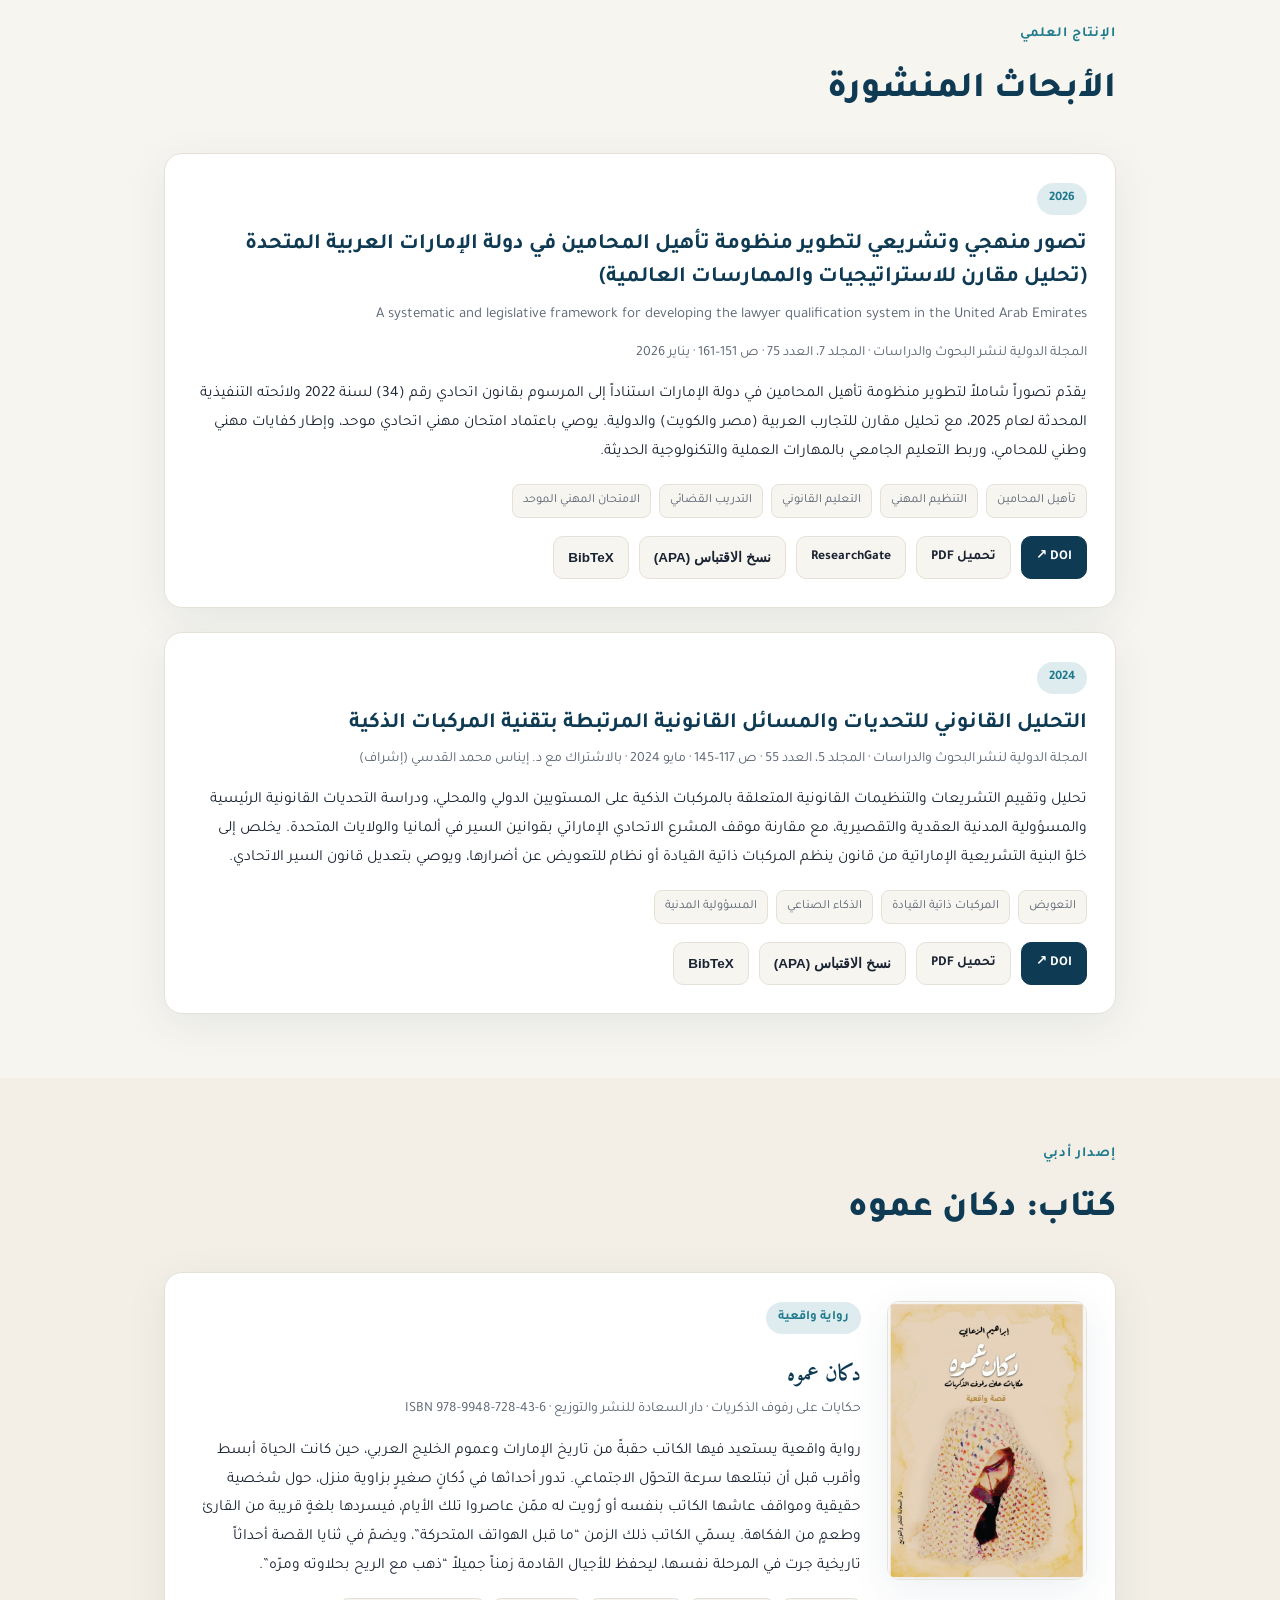
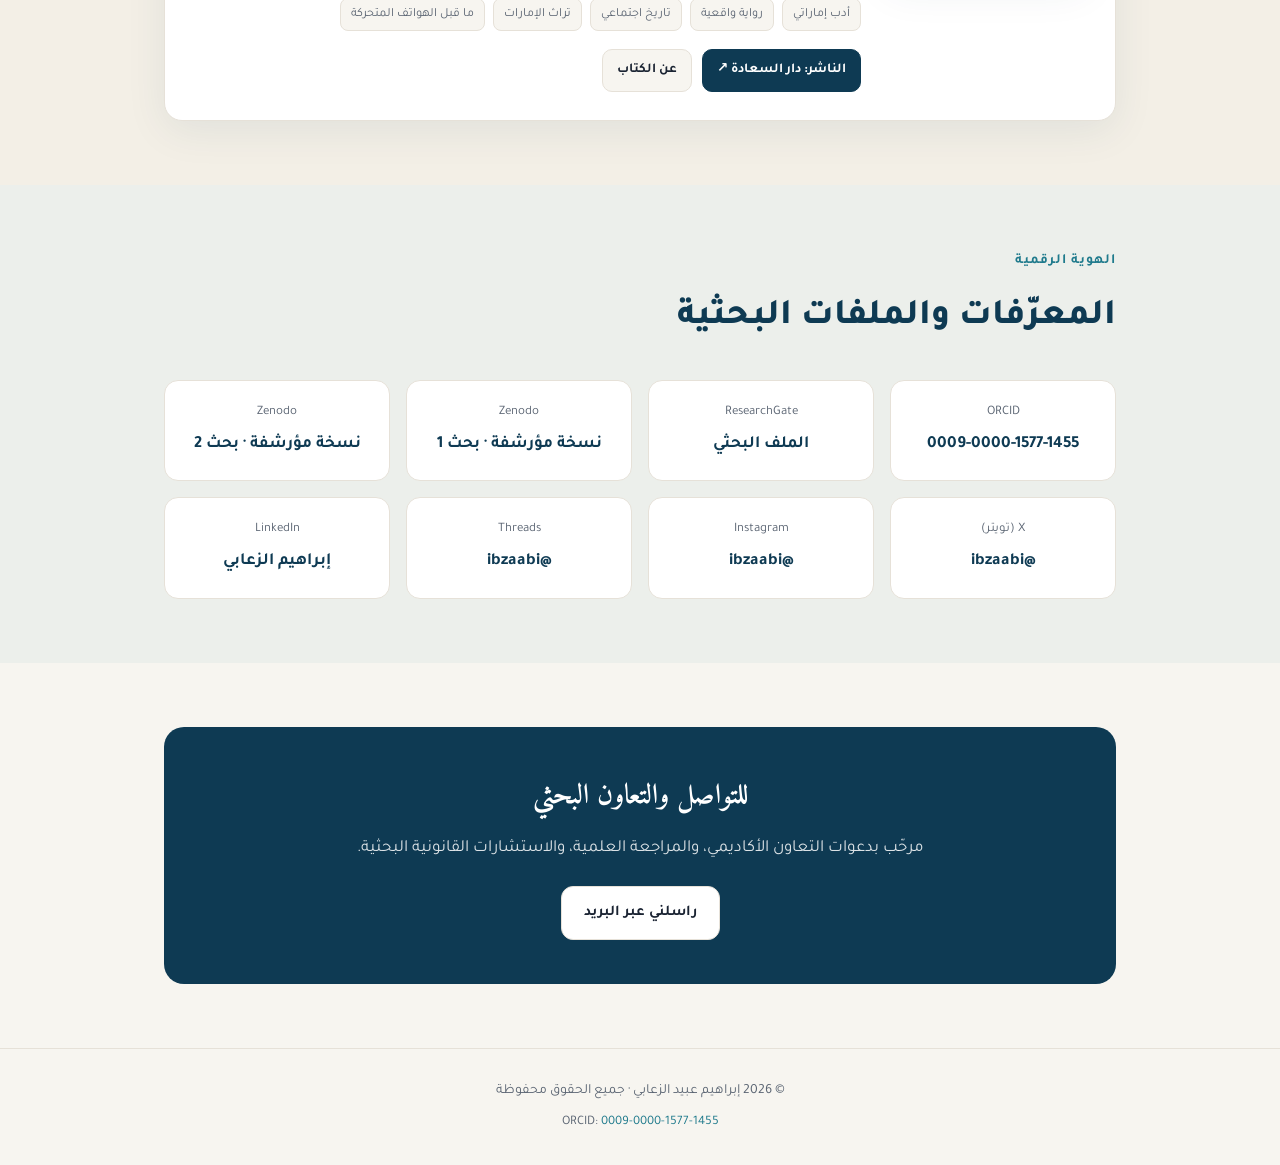
==== commit a6c96c1f: "ربط LinkedIn بشبكة هوية الموقع" ====
--- a/index.html
+++ b/index.html
@@ -68,6 +68,7 @@
     "https://x.com/ibzaabi",
     "https://www.instagram.com/ibzaabi",
     "https://www.threads.net/@ibzaabi",
+    "https://www.linkedin.com/in/iblawyer",
     "https://zenodo.org/records/21769212",
     "https://zenodo.org/records/21778927"
   ],
@@ -422,6 +423,7 @@
       <a class="card" href="https://x.com/ibzaabi" target="_blank" rel="noopener"><div class="k">X (تويتر)</div><div class="v">@ibzaabi</div></a>
       <a class="card" href="https://www.instagram.com/ibzaabi" target="_blank" rel="noopener"><div class="k">Instagram</div><div class="v">@ibzaabi</div></a>
       <a class="card" href="https://www.threads.net/@ibzaabi" target="_blank" rel="noopener"><div class="k">Threads</div><div class="v">@ibzaabi</div></a>
+      <a class="card" href="https://www.linkedin.com/in/iblawyer" target="_blank" rel="noopener"><div class="k">LinkedIn</div><div class="v">إبراهيم الزعابي</div></a>
     </div>
   </div>
 </section>
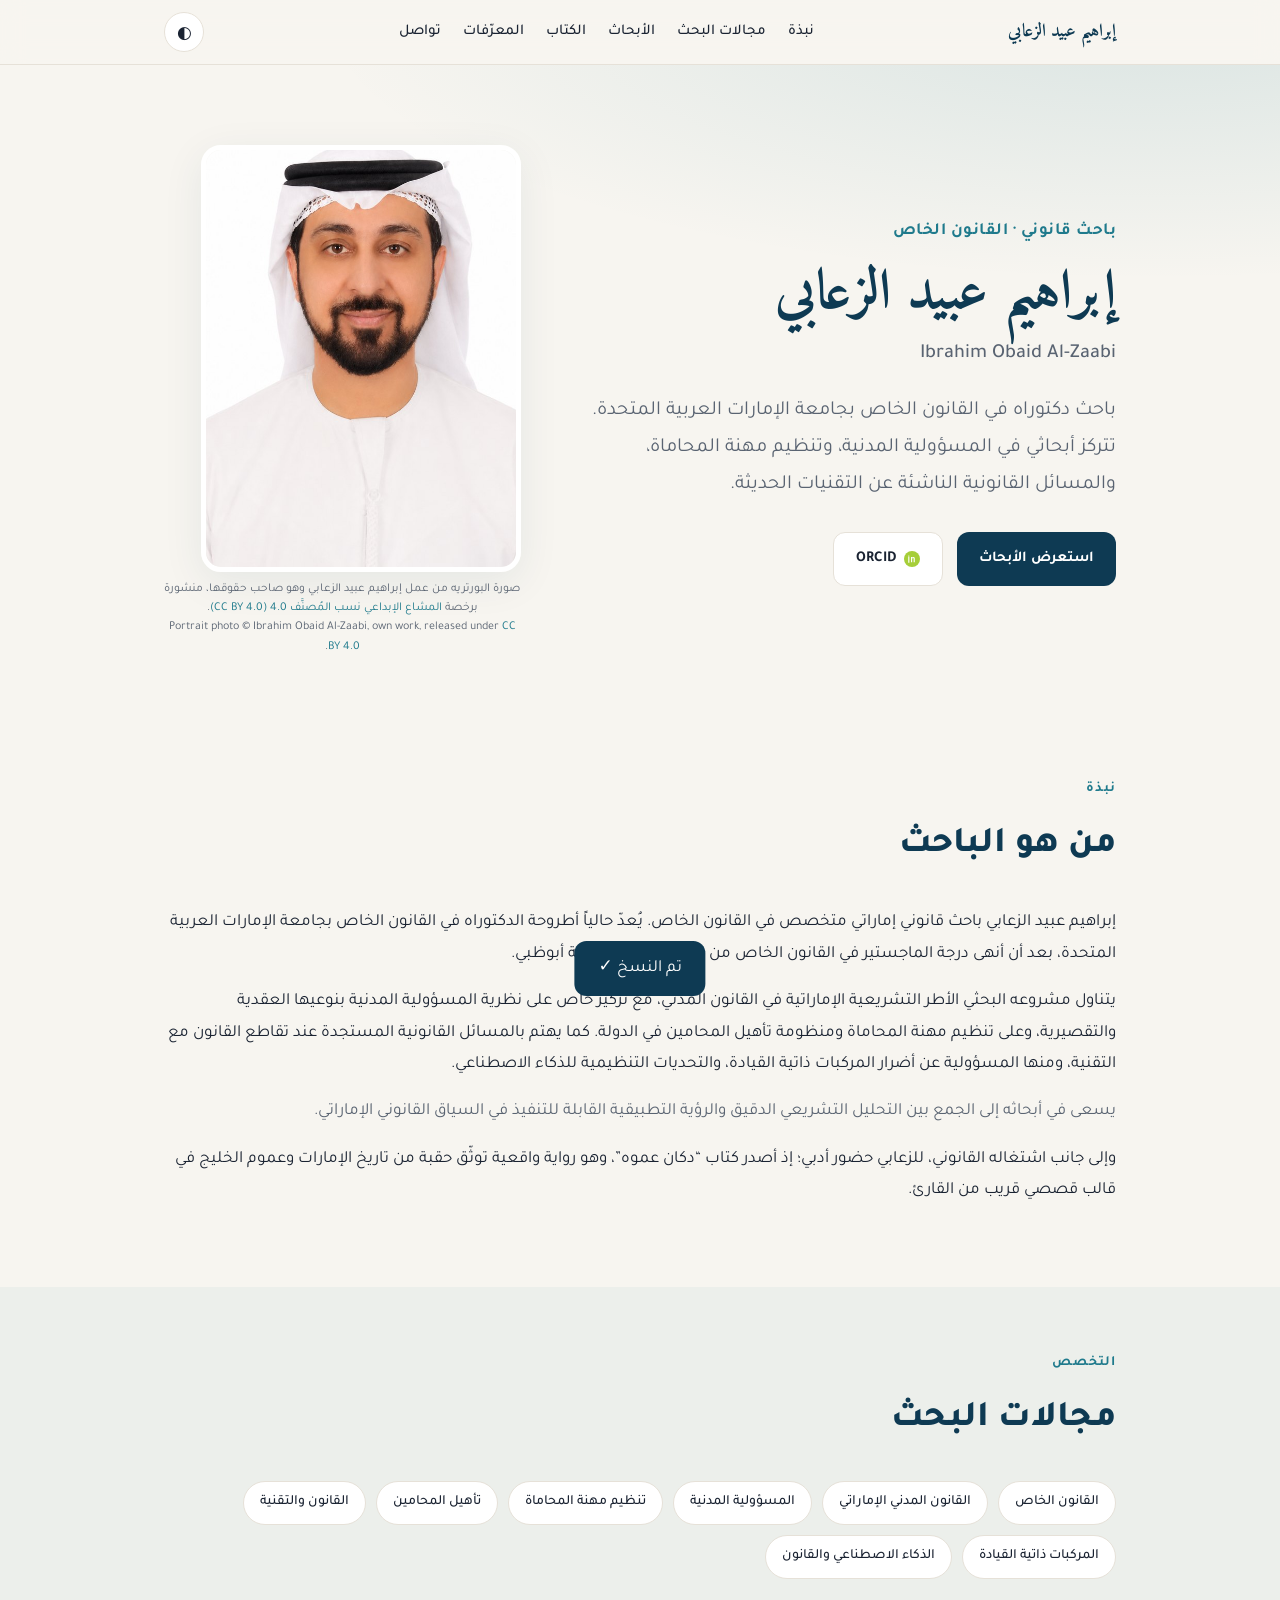
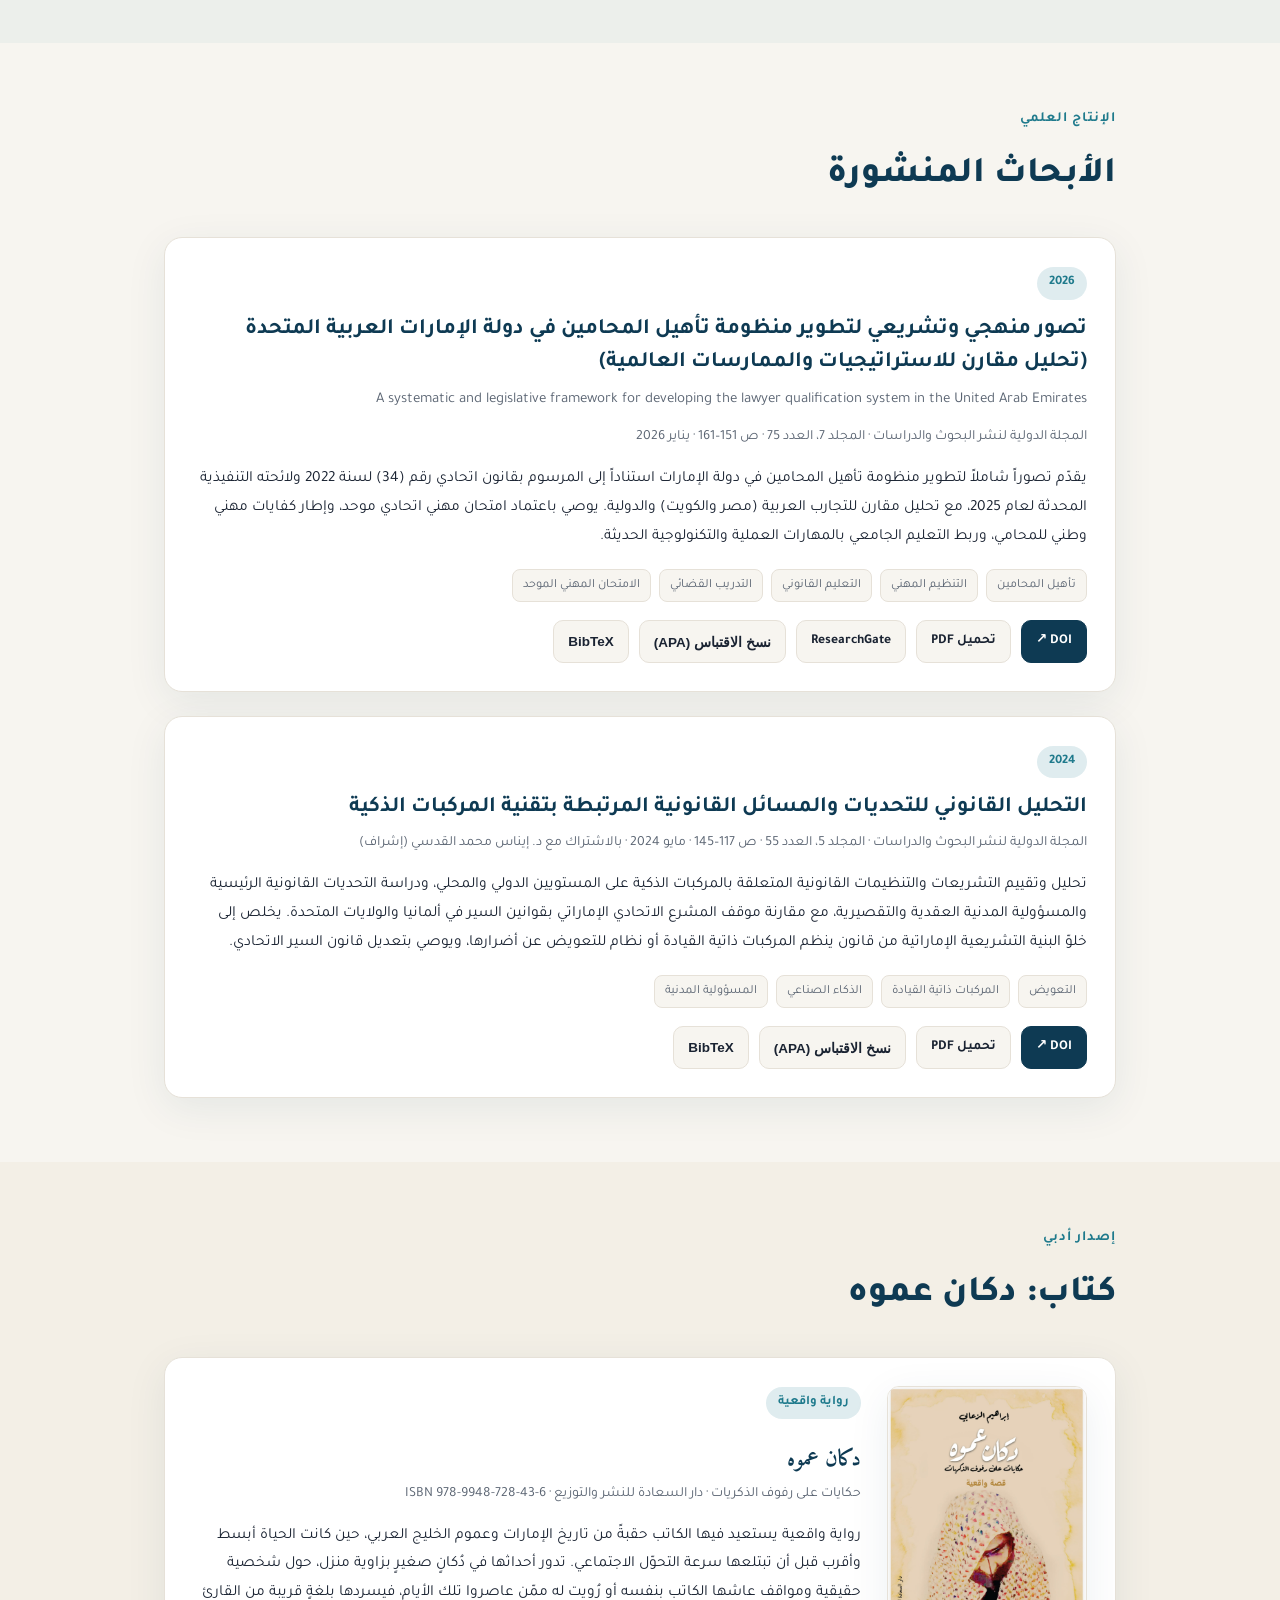
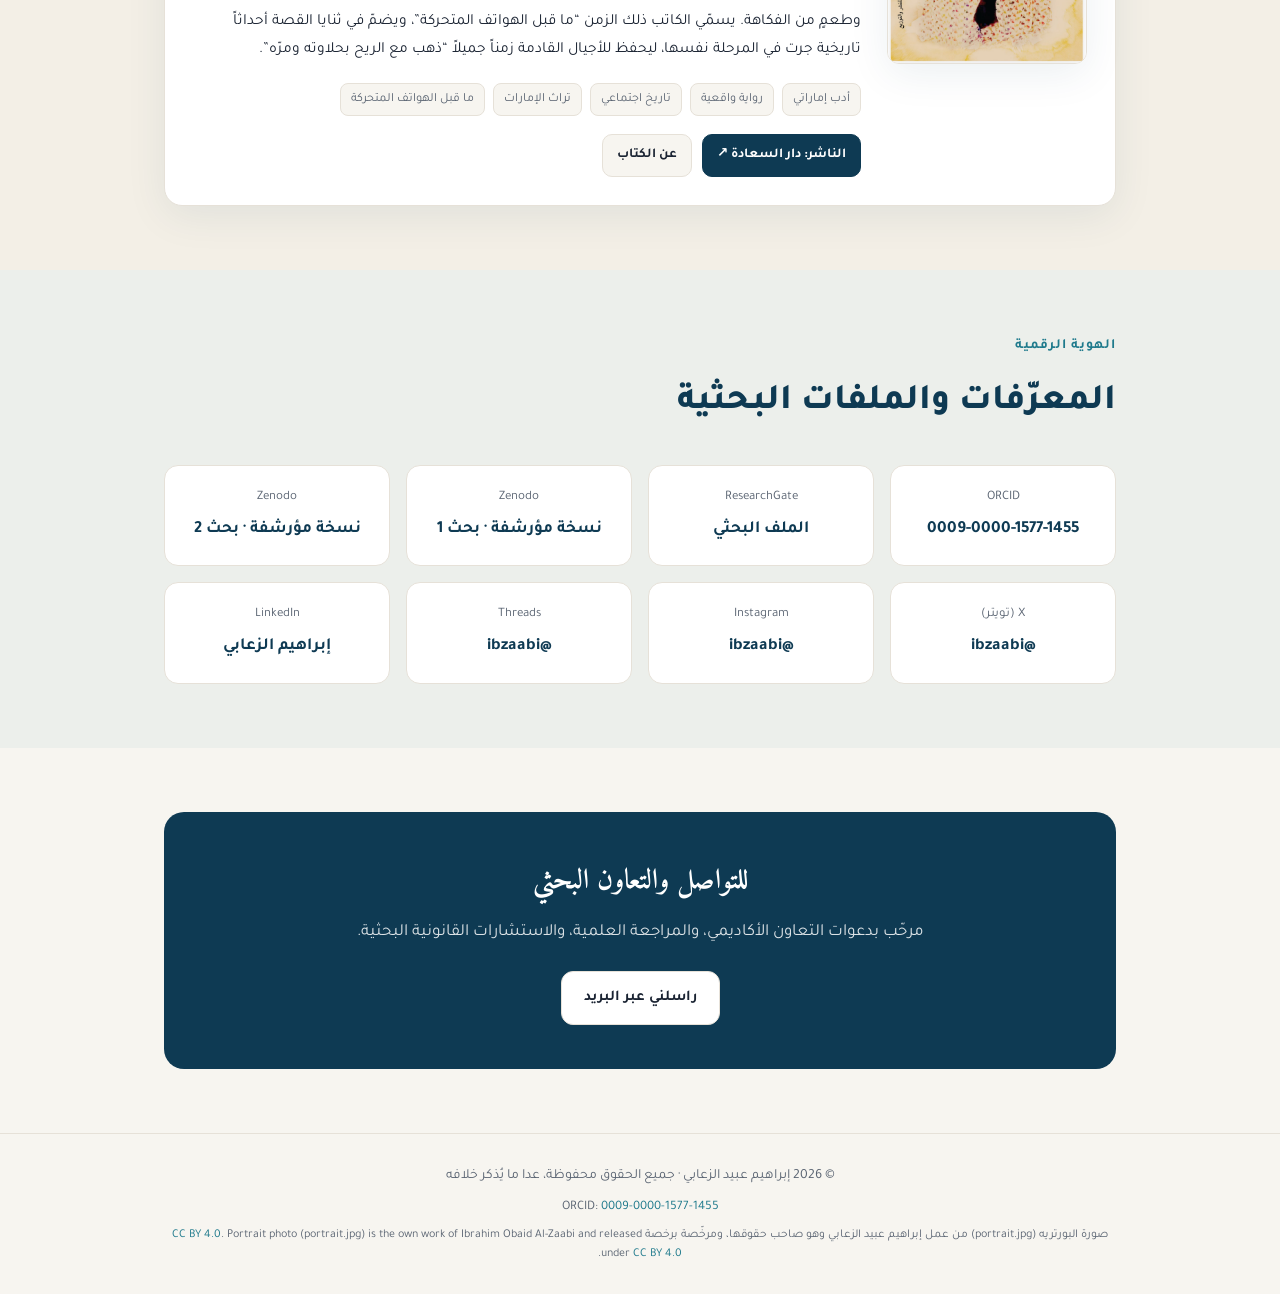
==== commit 86516753: "Add files via upload" ====
--- a/index.html
+++ b/index.html
@@ -303,6 +303,12 @@
     </div>
     <div class="hero-portrait">
       <img src="portrait.jpg" alt="إبراهيم عبيد الزعابي — باحث قانوني في القانون الخاص" width="320" height="427" loading="eager">
+      <p style="margin-top:8px;font-size:12px;color:var(--muted);text-align:center;line-height:1.6">
+        صورة البورتريه من عمل إبراهيم عبيد الزعابي وهو صاحب حقوقها، منشورة برخصة
+        <a rel="license" href="https://creativecommons.org/licenses/by/4.0/">المشاع الإبداعي نسب المُصنَّف 4.0 (CC BY 4.0)</a>.<br>
+        Portrait photo © Ibrahim Obaid Al-Zaabi, own work, released under
+        <a rel="license" href="https://creativecommons.org/licenses/by/4.0/">CC BY 4.0</a>.
+      </p>
     </div>
   </div>
 </div>
@@ -441,8 +447,14 @@
 
 <footer>
   <div class="wrap">
-    <p>© <span id="yr"></span> إبراهيم عبيد الزعابي · جميع الحقوق محفوظة</p>
+    <p>© <span id="yr"></span> إبراهيم عبيد الزعابي · جميع الحقوق محفوظة، عدا ما يُذكر خلافه</p>
     <p style="margin-top:6px;font-size:13px">ORCID: <a href="https://orcid.org/0009-0000-1577-1455">0009-0000-1577-1455</a></p>
+    <p style="margin-top:6px;font-size:12px;color:var(--muted);line-height:1.6">
+      صورة البورتريه (portrait.jpg) من عمل إبراهيم عبيد الزعابي وهو صاحب حقوقها، ومرخّصة برخصة
+      <a rel="license" href="https://creativecommons.org/licenses/by/4.0/">CC BY 4.0</a>.
+      Portrait photo (portrait.jpg) is the own work of Ibrahim Obaid Al-Zaabi and released under
+      <a rel="license" href="https://creativecommons.org/licenses/by/4.0/">CC BY 4.0</a>.
+    </p>
   </div>
 </footer>
 
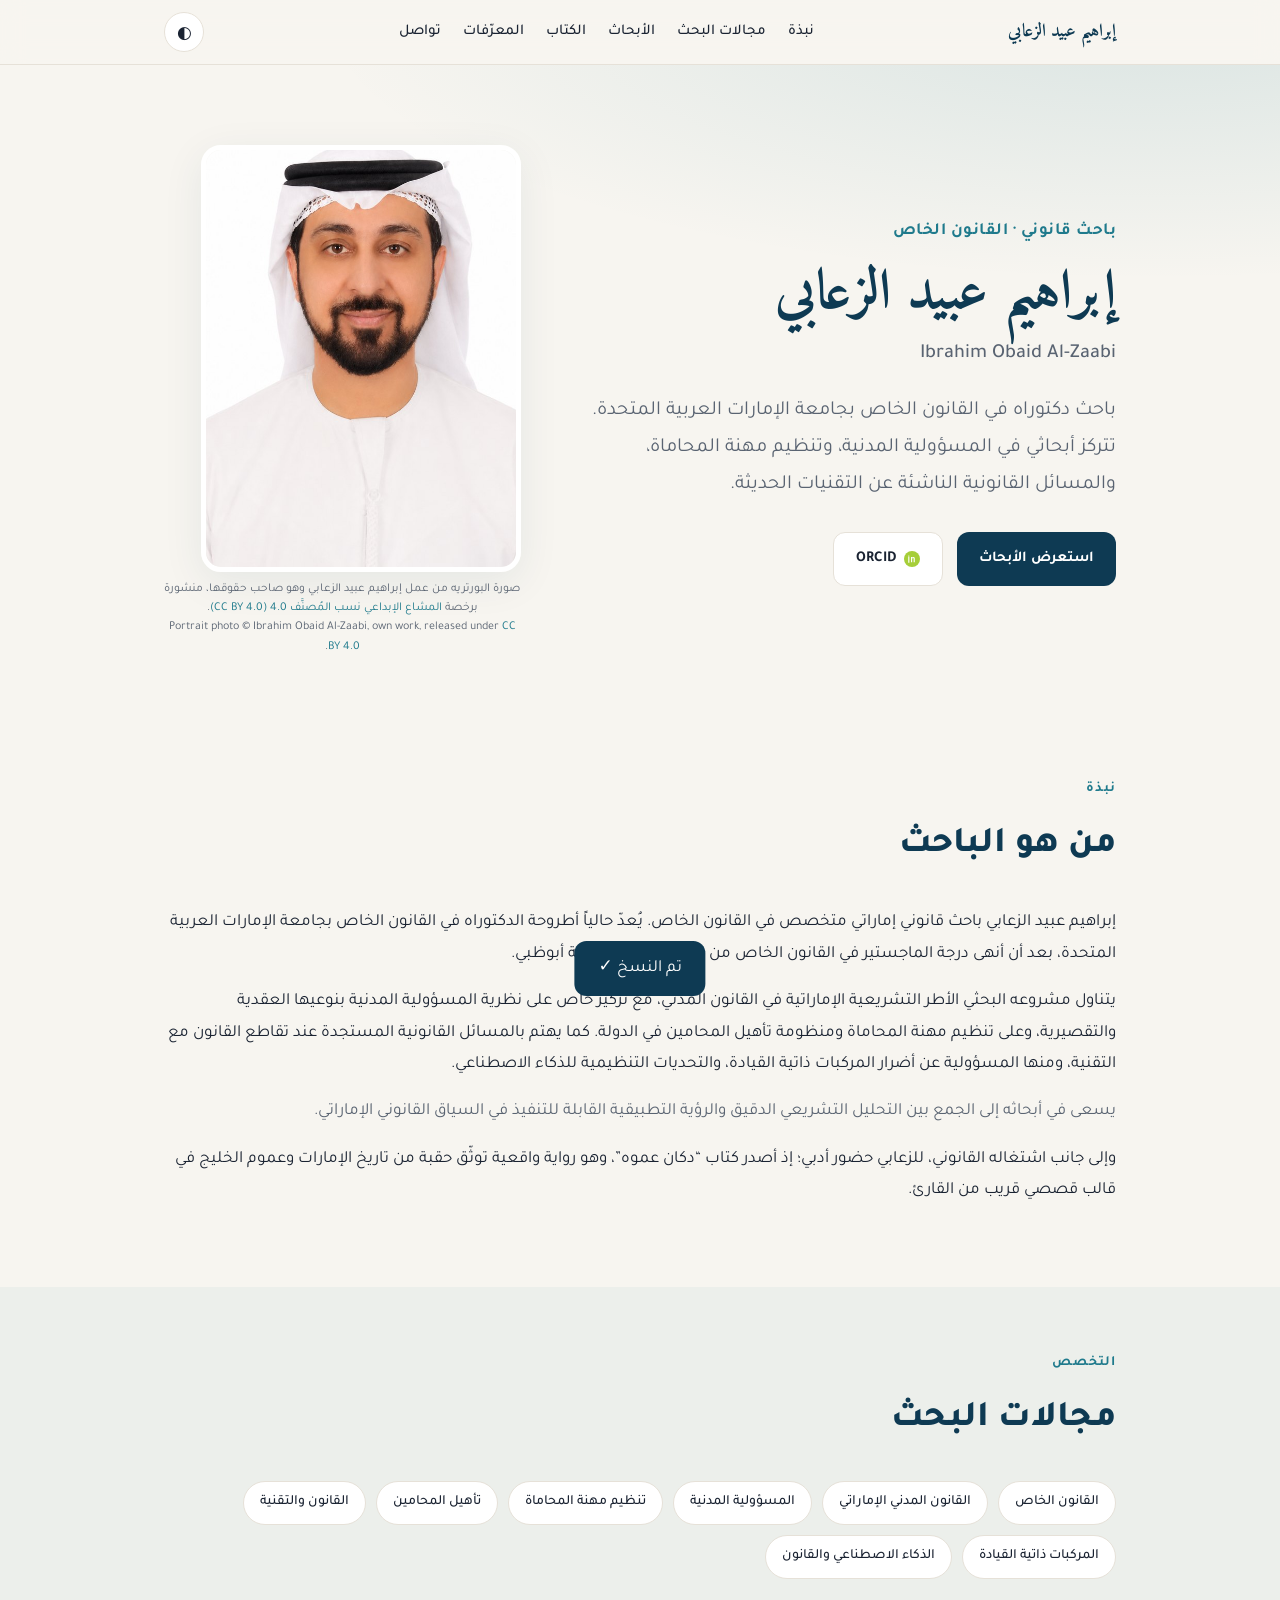
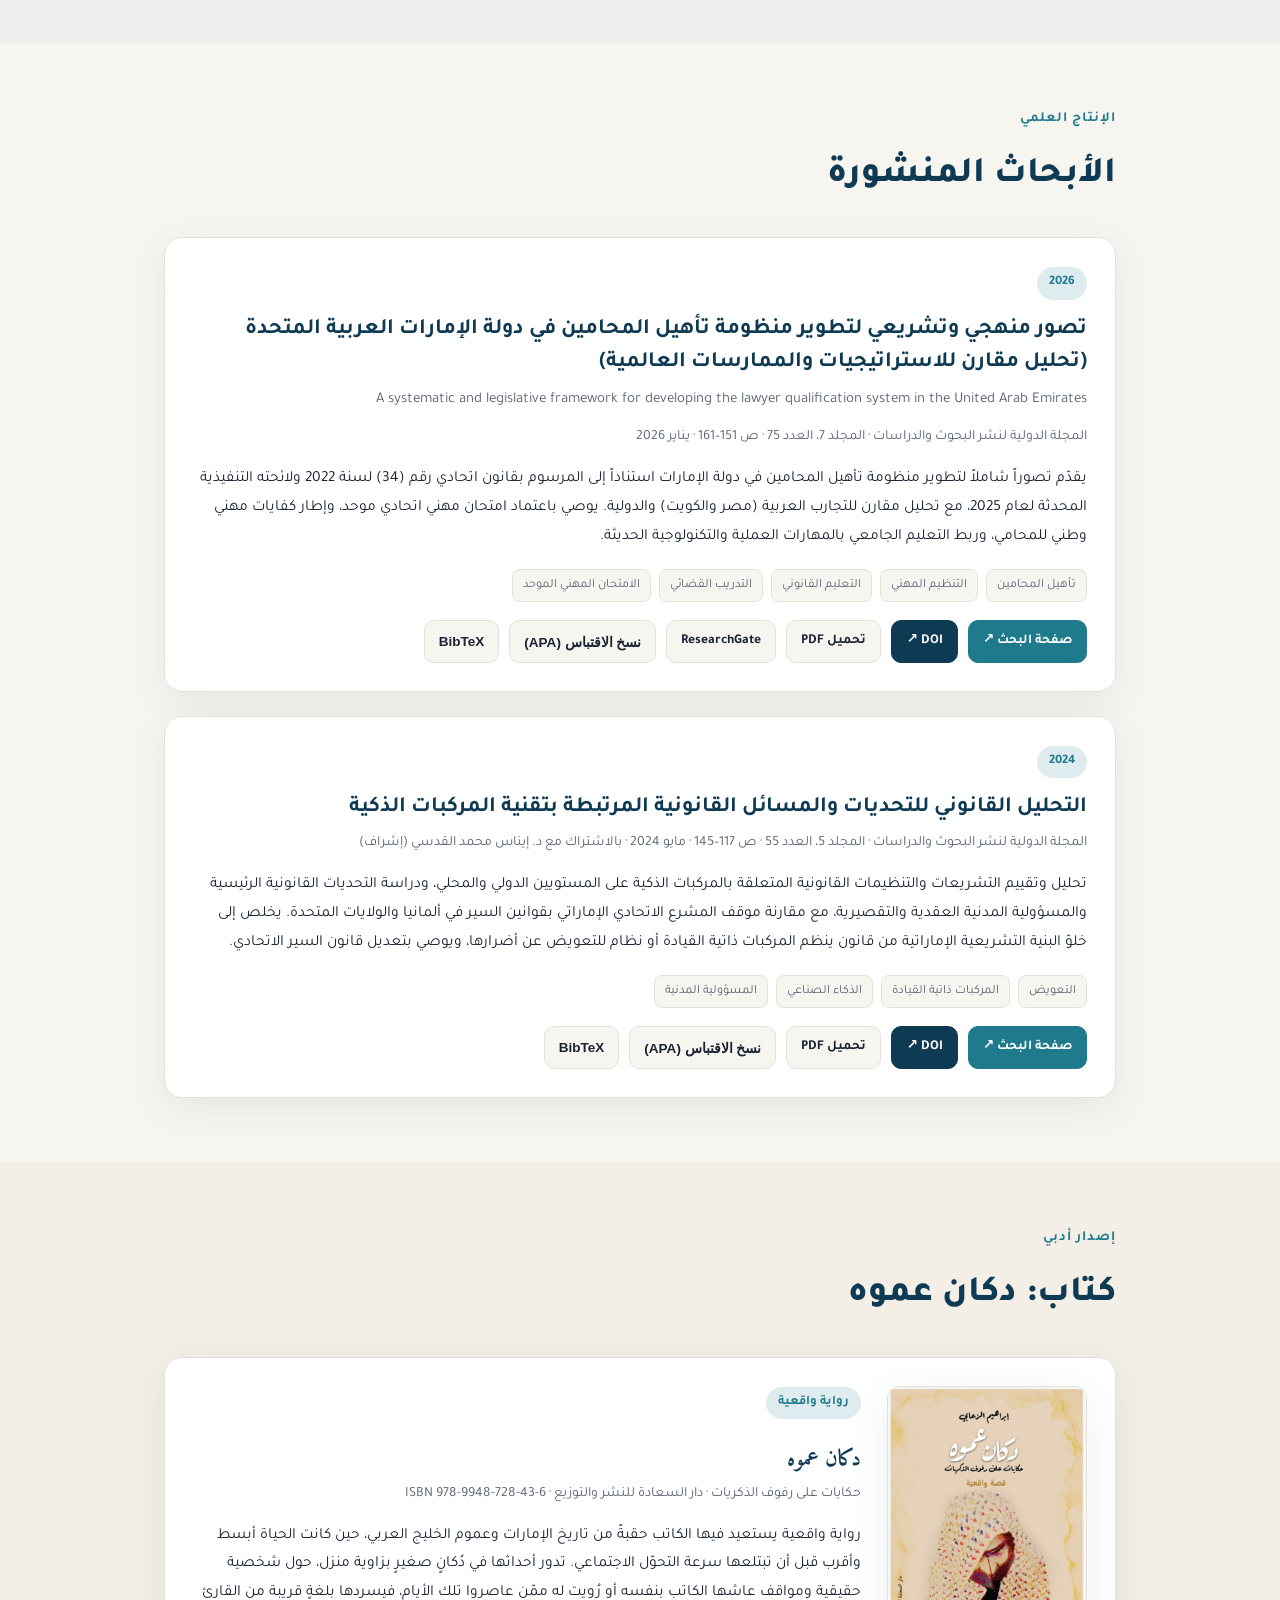
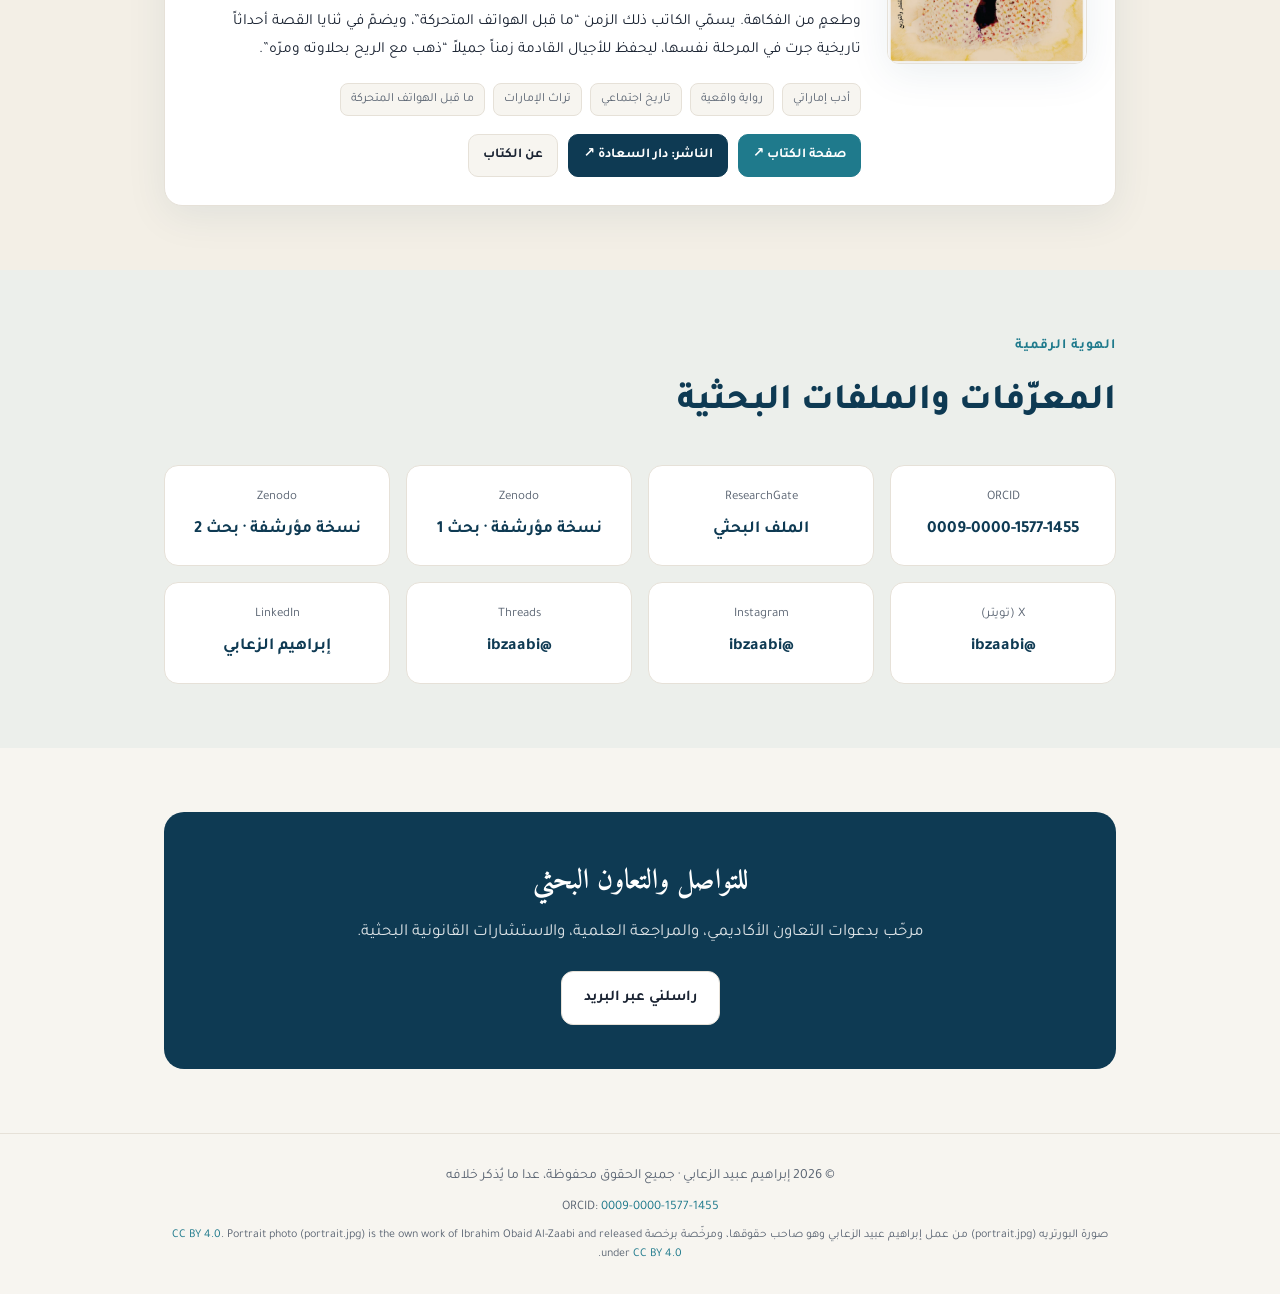
==== commit 9fad01e9: "Add research & book pages, update sitemap and homepage links (SEO)" ====
--- a/index.html
+++ b/index.html
@@ -37,139 +37,142 @@
 <!-- ===== JSON-LD: Person ===== -->
 <script type="application/ld+json">
 {
-  "@context": "https://schema.org",
-  "@type": "Person",
-  "@id": "https://godibrahim-source.github.io/#person",
-  "name": "إبراهيم عبيد الزعابي",
-  "alternateName": ["Ibrahim Obaid Al-Zaabi", "إبراهيم الزعابي", "ابراهيم الزعابي", "إبراهيم عبيد الزعابي", "Ibrahim Al Zaabi", "Ibrahim Alzaabi", "Ibrahim Obaid Alzaabi", "I. Al-Zaabi"],
-  "givenName": "إبراهيم",
-  "familyName": "الزعابي",
-  "jobTitle": "باحث دكتوراه في القانون الخاص",
-  "description": "باحث قانوني إماراتي متخصص في القانون الخاص، والمسؤولية المدنية، وتنظيم مهنة المحاماة، والقانون والتقنية.",
-  "url": "https://godibrahim-source.github.io/",
-  "image": "https://godibrahim-source.github.io/portrait-square.jpg",
-  "nationality": {"@type": "Country", "name": "United Arab Emirates"},
-  "knowsLanguage": ["ar", "en"],
-  "email": "mailto:ibzaabi@hotmail.com",
-  "affiliation": {
-    "@type": "CollegeOrUniversity",
-    "name": "جامعة الإمارات العربية المتحدة",
-    "sameAs": "https://www.uaeu.ac.ae/"
-  },
-  "alumniOf": [
-    {"@type": "CollegeOrUniversity", "name": "جامعة أبوظبي", "sameAs": "https://www.adu.ac.ae/"},
-    {"@type": "CollegeOrUniversity", "name": "جامعة الإمارات العربية المتحدة", "sameAs": "https://www.uaeu.ac.ae/"}
-  ],
-  "knowsAbout": ["القانون الخاص", "القانون المدني الإماراتي", "المسؤولية المدنية", "تنظيم مهنة المحاماة", "تأهيل المحامين", "القانون والتقنية", "المركبات ذاتية القيادة", "الذكاء الاصطناعي والقانون"],
-  "sameAs": [
-    "https://orcid.org/0009-0000-1577-1455",
-    "https://www.researchgate.net/profile/Ibrahim-Alzaabi-2",
-    "https://www.researchgate.net/publication/400182212",
-    "https://x.com/ibzaabi",
-    "https://www.instagram.com/ibzaabi",
-    "https://www.threads.net/@ibzaabi",
-    "https://www.linkedin.com/in/iblawyer",
-    "https://zenodo.org/records/21769212",
-    "https://zenodo.org/records/21778927"
-  ],
-  "identifier": {"@type": "PropertyValue", "propertyID": "ORCID", "value": "0009-0000-1577-1455"}
+"@context": "https://schema.org",
+"@type": "Person",
+"@id": "https://godibrahim-source.github.io/#person",
+"name": "إبراهيم عبيد الزعابي",
+"alternateName": ["Ibrahim Obaid Al-Zaabi", "إبراهيم الزعابي", "ابراهيم الزعابي", "إبراهيم عبيد الزعابي", "Ibrahim Al Zaabi", "Ibrahim Alzaabi", "Ibrahim Obaid Alzaabi", "I. Al-Zaabi"],
+"givenName": "إبراهيم",
+"familyName": "الزعابي",
+"jobTitle": "باحث دكتوراه في القانون الخاص",
+"description": "باحث قانوني إماراتي متخصص في القانون الخاص، والمسؤولية المدنية، وتنظيم مهنة المحاماة، والقانون والتقنية.",
+"url": "https://godibrahim-source.github.io/",
+"image": "https://godibrahim-source.github.io/portrait-square.jpg",
+"nationality": {"@type": "Country", "name": "United Arab Emirates"},
+"knowsLanguage": ["ar", "en"],
+"email": "mailto:ibzaabi@hotmail.com",
+"affiliation": {
+"@type": "CollegeOrUniversity",
+"name": "جامعة الإمارات العربية المتحدة",
+"sameAs": "https://www.uaeu.ac.ae/"
+},
+"alumniOf": [
+{"@type": "CollegeOrUniversity", "name": "جامعة أبوظبي", "sameAs": "https://www.adu.ac.ae/"},
+{"@type": "CollegeOrUniversity", "name": "جامعة الإمارات العربية المتحدة", "sameAs": "https://www.uaeu.ac.ae/"}
+],
+"knowsAbout": ["القانون الخاص", "القانون المدني الإماراتي", "المسؤولية المدنية", "تنظيم مهنة المحاماة", "تأهيل المحامين", "القانون والتقنية", "المركبات ذاتية القيادة", "الذكاء الاصطناعي والقانون"],
+"sameAs": [
+"https://orcid.org/0009-0000-1577-1455",
+"https://www.researchgate.net/profile/Ibrahim-Alzaabi-2",
+"https://www.researchgate.net/publication/400182212",
+"https://x.com/ibzaabi",
+"https://www.instagram.com/ibzaabi",
+"https://www.threads.net/@ibzaabi",
+"https://www.linkedin.com/in/iblawyer",
+"https://zenodo.org/records/21769212",
+"https://zenodo.org/records/21778927"
+],
+"identifier": {"@type": "PropertyValue", "propertyID": "ORCID", "value": "0009-0000-1577-1455"}
 }
 </script>
 
 <!-- ===== JSON-LD: WebSite ===== -->
 <script type="application/ld+json">
 {
-  "@context": "https://schema.org",
-  "@type": "WebSite",
-  "@id": "https://godibrahim-source.github.io/#website",
-  "url": "https://godibrahim-source.github.io/",
-  "name": "إبراهيم عبيد الزعابي",
-  "inLanguage": "ar",
-  "about": {"@id": "https://godibrahim-source.github.io/#person"}
+"@context": "https://schema.org",
+"@type": "WebSite",
+"@id": "https://godibrahim-source.github.io/#website",
+"url": "https://godibrahim-source.github.io/",
+"name": "إبراهيم عبيد الزعابي",
+"inLanguage": "ar",
+"about": {"@id": "https://godibrahim-source.github.io/#person"}
 }
 </script>
 
 <!-- ===== JSON-LD: ScholarlyArticle #1 ===== -->
 <script type="application/ld+json">
 {
-  "@context": "https://schema.org",
-  "@type": "ScholarlyArticle",
-  "@id": "https://doi.org/10.52133/ijrsp.v5.55.4",
-  "headline": "التحليل القانوني للتحديات والمسائل القانونية المرتبطة بتقنية المركبات الذكية",
-  "author": [
-    {"@type": "Person", "name": "إبراهيم عبيد الزعابي", "@id": "https://godibrahim-source.github.io/#person", "sameAs": "https://orcid.org/0009-0000-1577-1455"},
-    {"@type": "Person", "name": "إيناس محمد القدسي"}
-  ],
-  "datePublished": "2024-05-20",
-  "inLanguage": "ar",
-  "isPartOf": {"@type": "Periodical", "name": "المجلة الدولية لنشر البحوث والدراسات", "issn": "2709-7064"},
-  "pagination": "117-145",
-  "identifier": {"@type": "PropertyValue", "propertyID": "DOI", "value": "10.52133/ijrsp.v5.55.4"},
-  "sameAs": ["https://doi.org/10.52133/ijrsp.v5.55.4", "https://zenodo.org/records/21769212"],
-  "keywords": "التعويض، حوادث، المركبات ذاتية القيادة، الذكاء الصناعي، المسؤولية المدنية",
-  "license": "https://creativecommons.org/licenses/by-nc/4.0/",
-  "abstract": "تحليل وتقييم التشريعات والتنظيمات القانونية المتعلقة بالمركبات الذكية على المستويين الدولي والمحلي، ودراسة التحديات القانونية والمسؤولية المدنية العقدية والتقصيرية، مع مقارنة موقف المشرع الإماراتي بالتشريعات الألمانية والأمريكية."
+"@context": "https://schema.org",
+"@type": "ScholarlyArticle",
+"@id": "https://doi.org/10.52133/ijrsp.v5.55.4",
+"url": "https://godibrahim-source.github.io/research-smart-vehicles-civil-liability.html",
+"headline": "التحليل القانوني للتحديات والمسائل القانونية المرتبطة بتقنية المركبات الذكية",
+"author": [
+{"@type": "Person", "name": "إبراهيم عبيد الزعابي", "@id": "https://godibrahim-source.github.io/#person", "sameAs": "https://orcid.org/0009-0000-1577-1455"},
+{"@type": "Person", "name": "إيناس محمد القدسي"}
+],
+"datePublished": "2024-05-20",
+"inLanguage": "ar",
+"isPartOf": {"@type": "Periodical", "name": "المجلة الدولية لنشر البحوث والدراسات", "issn": "2709-7064"},
+"pagination": "117-145",
+"identifier": {"@type": "PropertyValue", "propertyID": "DOI", "value": "10.52133/ijrsp.v5.55.4"},
+"sameAs": ["https://doi.org/10.52133/ijrsp.v5.55.4", "https://zenodo.org/records/21769212"],
+"keywords": "التعويض، حوادث، المركبات ذاتية القيادة، الذكاء الصناعي، المسؤولية المدنية",
+"license": "https://creativecommons.org/licenses/by-nc/4.0/",
+"abstract": "تحليل وتقييم التشريعات والتنظيمات القانونية المتعلقة بالمركبات الذكية على المستويين الدولي والمحلي، ودراسة التحديات القانونية والمسؤولية المدنية العقدية والتقصيرية، مع مقارنة موقف المشرع الإماراتي بالتشريعات الألمانية والأمريكية."
 }
 </script>
 
 <!-- ===== JSON-LD: ScholarlyArticle #2 ===== -->
 <script type="application/ld+json">
 {
-  "@context": "https://schema.org",
-  "@type": "ScholarlyArticle",
-  "@id": "https://doi.org/10.52133/ijrsp.v7.75.7",
-  "headline": "تصور منهجي وتشريعي لتطوير منظومة تأهيل المحامين في دولة الإمارات العربية المتحدة (تحليل مقارن للاستراتيجيات والممارسات العالمية)",
-  "alternativeHeadline": "A systematic and legislative framework for developing the lawyer qualification system in the United Arab Emirates",
-  "author": {"@type": "Person", "name": "إبراهيم عبيد الزعابي", "@id": "https://godibrahim-source.github.io/#person", "sameAs": "https://orcid.org/0009-0000-1577-1455"},
-  "datePublished": "2026-01-20",
-  "inLanguage": "ar",
-  "isPartOf": {"@type": "Periodical", "name": "المجلة الدولية لنشر البحوث والدراسات", "issn": "2709-7064"},
-  "pagination": "151-161",
-  "identifier": {"@type": "PropertyValue", "propertyID": "DOI", "value": "10.52133/ijrsp.v7.75.7"},
-  "sameAs": ["https://doi.org/10.52133/ijrsp.v7.75.7", "https://zenodo.org/records/21778927"],
-  "keywords": "تأهيل المحامين، التنظيم المهني، التعليم القانوني، التدريب القضائي، الامتحان المهني الموحد، دولة الإمارات العربية المتحدة",
-  "license": "https://creativecommons.org/licenses/by-nc/4.0/",
-  "abstract": "تصور شامل لتطوير منظومة تأهيل المحامين في دولة الإمارات استناداً إلى المرسوم بقانون اتحادي رقم 34 لسنة 2022 ولائحته التنفيذية 2025، مع تحليل مقارن للتجارب العربية والدولية، ويوصي باعتماد امتحان مهني اتحادي موحد وإطار كفايات مهني وطني."
+"@context": "https://schema.org",
+"@type": "ScholarlyArticle",
+"@id": "https://doi.org/10.52133/ijrsp.v7.75.7",
+"url": "https://godibrahim-source.github.io/research-lawyer-qualification-uae.html",
+"headline": "تصور منهجي وتشريعي لتطوير منظومة تأهيل المحامين في دولة الإمارات العربية المتحدة (تحليل مقارن للاستراتيجيات والممارسات العالمية)",
+"alternativeHeadline": "A systematic and legislative framework for developing the lawyer qualification system in the United Arab Emirates",
+"author": {"@type": "Person", "name": "إبراهيم عبيد الزعابي", "@id": "https://godibrahim-source.github.io/#person", "sameAs": "https://orcid.org/0009-0000-1577-1455"},
+"datePublished": "2026-01-20",
+"inLanguage": "ar",
+"isPartOf": {"@type": "Periodical", "name": "المجلة الدولية لنشر البحوث والدراسات", "issn": "2709-7064"},
+"pagination": "151-161",
+"identifier": {"@type": "PropertyValue", "propertyID": "DOI", "value": "10.52133/ijrsp.v7.75.7"},
+"sameAs": ["https://doi.org/10.52133/ijrsp.v7.75.7", "https://zenodo.org/records/21778927"],
+"keywords": "تأهيل المحامين، التنظيم المهني، التعليم القانوني، التدريب القضائي، الامتحان المهني الموحد، دولة الإمارات العربية المتحدة",
+"license": "https://creativecommons.org/licenses/by-nc/4.0/",
+"abstract": "تصور شامل لتطوير منظومة تأهيل المحامين في دولة الإمارات استناداً إلى المرسوم بقانون اتحادي رقم 34 لسنة 2022 ولائحته التنفيذية 2025، مع تحليل مقارن للتجارب العربية والدولية، ويوصي باعتماد امتحان مهني اتحادي موحد وإطار كفايات مهني وطني."
 }
 </script>
 
 <!-- ===== JSON-LD: Book (دكان عموه) ===== -->
 <script type="application/ld+json">
 {
-  "@context": "https://schema.org",
-  "@type": "Book",
-  "@id": "https://godibrahim-source.github.io/#book-dukkan-ammu",
-  "name": "دكان عموه",
-  "alternateName": "دكان عموه: حكايات على رفوف الذكريات",
-  "isbn": "978-9948-728-43-6",
-  "image": "https://godibrahim-source.github.io/book-cover.jpg",
-  "publisher": {"@type": "Organization", "name": "دار السعادة للنشر والتوزيع", "sameAs": "https://alsaadauae.com/"},
-  "author": {"@id": "https://godibrahim-source.github.io/#person"},
-  "inLanguage": "ar",
-  "bookFormat": "https://schema.org/Paperback",
-  "genre": ["أدب", "رواية واقعية", "تاريخ اجتماعي", "تراث الإمارات"],
-  "about": "حقبة من تاريخ دولة الإمارات والخليج العربي قبل انتشار الهواتف المتحركة، مروية في قالب قصصي واقعي",
-  "description": "رواية واقعية يستعيد فيها إبراهيم الزعابي حقبة من تاريخ الإمارات وعموم الخليج العربي قبل التحوّل السريع، تدور أحداثها في دُكان صغير بزاوية منزل حول شخصية حقيقية ومواقف عاشها الكاتب أو رُويت له، بلغة قريبة من القارئ وطعم من الفكاهة، لتحفظ للأجيال القادمة زمناً يسميه الكاتب ما قبل الهواتف المتحركة.",
-  "sameAs": "https://x.com/ibzaabi/status/1850832433995825622"
+"@context": "https://schema.org",
+"@type": "Book",
+"@id": "https://godibrahim-source.github.io/#book-dukkan-ammu",
+"url": "https://godibrahim-source.github.io/book-dukan-amoh.html",
+"name": "دكان عموه",
+"alternateName": "دكان عموه: حكايات على رفوف الذكريات",
+"isbn": "978-9948-728-43-6",
+"image": "https://godibrahim-source.github.io/book-cover.jpg",
+"publisher": {"@type": "Organization", "name": "دار السعادة للنشر والتوزيع", "sameAs": "https://alsaadauae.com/"},
+"author": {"@id": "https://godibrahim-source.github.io/#person"},
+"inLanguage": "ar",
+"bookFormat": "https://schema.org/Paperback",
+"genre": ["أدب", "رواية واقعية", "تاريخ اجتماعي", "تراث الإمارات"],
+"about": "حقبة من تاريخ دولة الإمارات والخليج العربي قبل انتشار الهواتف المتحركة، مروية في قالب قصصي واقعي",
+"description": "رواية واقعية يستعيد فيها إبراهيم الزعابي حقبة من تاريخ الإمارات وعموم الخليج العربي قبل التحوّل السريع، تدور أحداثها في دُكان صغير بزاوية منزل حول شخصية حقيقية ومواقف عاشها الكاتب أو رُويت له، بلغة قريبة من القارئ وطعم من الفكاهة، لتحفظ للأجيال القادمة زمناً يسميه الكاتب ما قبل الهواتف المتحركة.",
+"sameAs": "https://x.com/ibzaabi/status/1850832433995825622"
 }
 </script>
 
 <style>
 :root{
-  --bg:#f7f5f0; --surface:#ffffff; --ink:#1a2332; --muted:#5a6472;
-  --brand:#0e3a53; --brand-2:#1f7a8c; --gold:#b0894c;
-  --line:#e6e1d8; --shadow:0 10px 40px rgba(14,58,83,.08);
+--bg:#f7f5f0; --surface:#ffffff; --ink:#1a2332; --muted:#5a6472;
+--brand:#0e3a53; --brand-2:#1f7a8c; --gold:#b0894c;
+--line:#e6e1d8; --shadow:0 10px 40px rgba(14,58,83,.08);
 }
 [data-theme="dark"]{
-  --bg:#0f1720; --surface:#16212e; --ink:#e8edf2; --muted:#9aa7b5;
-  --brand:#7fc4d6; --brand-2:#4aa3b8; --gold:#d4b876; --line:#25323f;
-  --shadow:0 10px 40px rgba(0,0,0,.35);
+--bg:#0f1720; --surface:#16212e; --ink:#e8edf2; --muted:#9aa7b5;
+--brand:#7fc4d6; --brand-2:#4aa3b8; --gold:#d4b876; --line:#25323f;
+--shadow:0 10px 40px rgba(0,0,0,.35);
 }
 *{box-sizing:border-box;margin:0;padding:0}
 html{scroll-behavior:smooth}
 body{
-  font-family:'Tajawal',system-ui,sans-serif;background:var(--bg);color:var(--ink);
-  line-height:1.85;font-size:17px;transition:background .3s,color .3s;
+font-family:'Tajawal',system-ui,sans-serif;background:var(--bg);color:var(--ink);
+line-height:1.85;font-size:17px;transition:background .3s,color .3s;
 }
 .serif{font-family:'Amiri',serif}
 a{color:var(--brand-2);text-decoration:none}
@@ -178,35 +181,35 @@
 
 /* Header */
 header{position:sticky;top:0;z-index:50;background:color-mix(in srgb,var(--bg) 88%,transparent);
-  backdrop-filter:blur(12px);border-bottom:1px solid var(--line)}
+backdrop-filter:blur(12px);border-bottom:1px solid var(--line)}
 .nav{display:flex;align-items:center;justify-content:space-between;height:64px}
 .brand{font-weight:800;font-size:18px;color:var(--brand)}
 .nav ul{display:flex;gap:22px;list-style:none;align-items:center}
 .nav ul a{color:var(--ink);font-weight:500;font-size:15px}
 .nav ul a:hover{color:var(--brand-2);text-decoration:none}
 .toggle{background:var(--surface);border:1px solid var(--line);border-radius:999px;
-  width:40px;height:40px;cursor:pointer;font-size:17px;color:var(--ink)}
+width:40px;height:40px;cursor:pointer;font-size:17px;color:var(--ink)}
 .menu-btn{display:none;background:none;border:none;font-size:24px;color:var(--ink);cursor:pointer}
 
 /* Hero */
 .hero{padding:80px 0 56px;position:relative;overflow:hidden}
 .hero:before{content:"";position:absolute;inset:0;
-  background:radial-gradient(1200px 400px at 90% -10%,color-mix(in srgb,var(--brand-2) 14%,transparent),transparent 70%);z-index:0}
+background:radial-gradient(1200px 400px at 90% -10%,color-mix(in srgb,var(--brand-2) 14%,transparent),transparent 70%);z-index:0}
 .hero .wrap{position:relative;z-index:1}
 .hero-grid{display:grid;grid-template-columns:1.4fr .9fr;gap:40px;align-items:center}
 .hero-portrait{justify-self:center}
 .hero-portrait img{width:min(320px,72vw);aspect-ratio:3/4;object-fit:cover;border-radius:20px;
-  border:5px solid var(--surface);box-shadow:var(--shadow);display:block}
+border:5px solid var(--surface);box-shadow:var(--shadow);display:block}
 @media(max-width:760px){.hero-grid{grid-template-columns:1fr;gap:26px}
-  .hero-portrait{order:-1}
-  .hero-portrait img{width:min(220px,60vw)}}
+.hero-portrait{order:-1}
+.hero-portrait img{width:min(220px,60vw)}}
 .eyebrow{color:var(--brand-2);font-weight:700;letter-spacing:.5px;margin-bottom:14px}
 .hero h1{font-size:clamp(34px,6vw,56px);line-height:1.2;color:var(--brand);font-weight:800;margin-bottom:8px}
 .hero .en-name{font-size:20px;color:var(--muted);font-weight:500;direction:ltr;text-align:right;margin-bottom:20px}
 .hero p.lead{font-size:20px;color:var(--muted);max-width:640px;margin-bottom:28px}
 .cta{display:flex;gap:14px;flex-wrap:wrap}
 .btn{display:inline-flex;align-items:center;gap:8px;padding:12px 22px;border-radius:12px;
-  font-weight:700;font-size:15px;transition:transform .15s}
+font-weight:700;font-size:15px;transition:transform .15s}
 .btn:hover{transform:translateY(-2px);text-decoration:none}
 .btn-primary{background:var(--brand);color:#fff}
 .btn-ghost{background:var(--surface);color:var(--ink);border:1px solid var(--line)}
@@ -221,13 +224,13 @@
 /* Research chips */
 .chips{display:flex;flex-wrap:wrap;gap:10px;margin-top:8px}
 .chip{background:var(--surface);border:1px solid var(--line);border-radius:999px;padding:8px 16px;
-  font-size:14px;font-weight:500;color:var(--ink)}
+font-size:14px;font-weight:500;color:var(--ink)}
 
 /* Publications */
 .pubs{display:grid;gap:24px}
 .pub{background:var(--surface);border:1px solid var(--line);border-radius:18px;padding:28px;box-shadow:var(--shadow)}
 .pub .year{display:inline-block;background:color-mix(in srgb,var(--brand-2) 14%,transparent);
-  color:var(--brand-2);font-weight:700;font-size:13px;padding:4px 12px;border-radius:999px;margin-bottom:14px}
+color:var(--brand-2);font-weight:700;font-size:13px;padding:4px 12px;border-radius:999px;margin-bottom:14px}
 .pub h3{font-size:22px;line-height:1.5;color:var(--brand);margin-bottom:6px}
 .pub .en-title{direction:ltr;text-align:right;color:var(--muted);font-size:15px;margin-bottom:12px}
 .pub .meta{color:var(--muted);font-size:14px;margin-bottom:14px}
@@ -236,10 +239,12 @@
 .pub .tag{font-size:12.5px;color:var(--muted);background:var(--bg);border:1px solid var(--line);padding:4px 10px;border-radius:8px}
 .pub-links{display:flex;flex-wrap:wrap;gap:10px}
 .pub-links a,.pub-links button{font-size:13.5px;font-weight:600;padding:8px 14px;border-radius:10px;
-  border:1px solid var(--line);background:var(--bg);color:var(--ink);cursor:pointer}
+border:1px solid var(--line);background:var(--bg);color:var(--ink);cursor:pointer}
 .pub-links a:hover,.pub-links button:hover{border-color:var(--brand-2);color:var(--brand-2);text-decoration:none}
 .pub-links .doi{background:var(--brand);color:#fff;border-color:var(--brand)}
 .pub-links .doi:hover{color:#fff;opacity:.92}
+.pub-links .page{background:var(--brand-2);color:#fff;border-color:var(--brand-2)}
+.pub-links .page:hover{color:#fff;opacity:.92}
 
 /* Profiles grid */
 .grid{display:grid;grid-template-columns:repeat(auto-fit,minmax(200px,1fr));gap:16px}
@@ -259,203 +264,206 @@
 
 /* Toast */
 #toast{position:fixed;bottom:24px;left:50%;transform:translateX(-50%) translateY(120px);
-  background:var(--brand);color:#fff;padding:12px 24px;border-radius:12px;transition:transform .3s;z-index:99}
+background:var(--brand);color:#fff;padding:12px 24px;border-radius:12px;transition:transform .3s;z-index:99}
 #toast.show{transform:translateX(-50%) translateY(0)}
 
 @media(max-width:720px){
-  .nav ul{display:none}
-  .menu-btn{display:block}
+.nav ul{display:none}
+.menu-btn{display:block}
 }
 </style>
 </head>
 <body>
 
 <header>
-  <div class="wrap nav">
-    <span class="brand serif">إبراهيم عبيد الزعابي</span>
-    <ul>
-      <li><a href="#about">نبذة</a></li>
-      <li><a href="#research">مجالات البحث</a></li>
-      <li><a href="#publications">الأبحاث</a></li>
-      <li><a href="#book">الكتاب</a></li>
-      <li><a href="#profiles">المعرّفات</a></li>
-      <li><a href="#contact">تواصل</a></li>
-    </ul>
-    <button class="toggle" id="themeBtn" aria-label="تبديل الوضع">◐</button>
-  </div>
+<div class="wrap nav">
+<span class="brand serif">إبراهيم عبيد الزعابي</span>
+<ul>
+<li><a href="#about">نبذة</a></li>
+<li><a href="#research">مجالات البحث</a></li>
+<li><a href="/research.html">الأبحاث</a></li>
+<li><a href="/book-dukan-amoh.html">الكتاب</a></li>
+<li><a href="#profiles">المعرّفات</a></li>
+<li><a href="#contact">تواصل</a></li>
+</ul>
+<button class="toggle" id="themeBtn" aria-label="تبديل الوضع">◐</button>
+</div>
 </header>
 
 <!-- HERO -->
 <div class="hero">
-  <div class="wrap hero-grid">
-    <div class="hero-text">
-      <div class="eyebrow">باحث قانوني · القانون الخاص</div>
-      <h1 class="serif">إبراهيم عبيد الزعابي</h1>
-      <div class="en-name">Ibrahim Obaid Al-Zaabi</div>
-      <p class="lead">باحث دكتوراه في القانون الخاص بجامعة الإمارات العربية المتحدة. تتركز أبحاثي في المسؤولية المدنية، وتنظيم مهنة المحاماة، والمسائل القانونية الناشئة عن التقنيات الحديثة.</p>
-      <div class="cta">
-        <a class="btn btn-primary" href="#publications">استعرض الأبحاث</a>
-        <a class="btn btn-ghost" href="https://orcid.org/0009-0000-1577-1455" target="_blank" rel="noopener">
-          <svg width="16" height="16" viewBox="0 0 256 256" fill="#A6CE39"><circle cx="128" cy="128" r="128"/><path fill="#fff" d="M86 186h-18V94h18v92zM77 70a11 11 0 110 22 11 11 0 010-22zm40 24h17v12h.3c2.4-4.5 8.3-9.3 17-9.3 18 0 21 12 21 27v55h-18v-49c0-12-4-16-11-16-8 0-13 5-13 16v49h-18V94z"/></svg>
-          ORCID
-        </a>
-      </div>
-    </div>
-    <div class="hero-portrait">
-      <img src="portrait.jpg" alt="إبراهيم عبيد الزعابي — باحث قانوني في القانون الخاص" width="320" height="427" loading="eager">
-      <p style="margin-top:8px;font-size:12px;color:var(--muted);text-align:center;line-height:1.6">
-        صورة البورتريه من عمل إبراهيم عبيد الزعابي وهو صاحب حقوقها، منشورة برخصة
-        <a rel="license" href="https://creativecommons.org/licenses/by/4.0/">المشاع الإبداعي نسب المُصنَّف 4.0 (CC BY 4.0)</a>.<br>
-        Portrait photo © Ibrahim Obaid Al-Zaabi, own work, released under
-        <a rel="license" href="https://creativecommons.org/licenses/by/4.0/">CC BY 4.0</a>.
-      </p>
-    </div>
-  </div>
+<div class="wrap hero-grid">
+<div class="hero-text">
+<div class="eyebrow">باحث قانوني · القانون الخاص</div>
+<h1 class="serif">إبراهيم عبيد الزعابي</h1>
+<div class="en-name">Ibrahim Obaid Al-Zaabi</div>
+<p class="lead">باحث دكتوراه في القانون الخاص بجامعة الإمارات العربية المتحدة. تتركز أبحاثي في المسؤولية المدنية، وتنظيم مهنة المحاماة، والمسائل القانونية الناشئة عن التقنيات الحديثة.</p>
+<div class="cta">
+<a class="btn btn-primary" href="/research.html">استعرض الأبحاث</a>
+<a class="btn btn-ghost" href="https://orcid.org/0009-0000-1577-1455" target="_blank" rel="noopener">
+<svg width="16" height="16" viewBox="0 0 256 256" fill="#A6CE39"><circle cx="128" cy="128" r="128"/><path fill="#fff" d="M86 186h-18V94h18v92zM77 70a11 11 0 110 22 11 11 0 010-22zm40 24h17v12h.3c2.4-4.5 8.3-9.3 17-9.3 18 0 21 12 21 27v55h-18v-49c0-12-4-16-11-16-8 0-13 5-13 16v49h-18V94z"/></svg>
+ORCID
+</a>
+</div>
+</div>
+<div class="hero-portrait">
+<img src="portrait.jpg" alt="إبراهيم عبيد الزعابي — باحث قانوني في القانون الخاص" width="320" height="427" loading="eager">
+<p style="margin-top:8px;font-size:12px;color:var(--muted);text-align:center;line-height:1.6">
+صورة البورتريه من عمل إبراهيم عبيد الزعابي وهو صاحب حقوقها، منشورة برخصة
+<a rel="license" href="https://creativecommons.org/licenses/by/4.0/">المشاع الإبداعي نسب المُصنَّف 4.0 (CC BY 4.0)</a>.<br>
+Portrait photo © Ibrahim Obaid Al-Zaabi, own work, released under
+<a rel="license" href="https://creativecommons.org/licenses/by/4.0/">CC BY 4.0</a>.
+</p>
+</div>
+</div>
 </div>
 
 <!-- ABOUT -->
 <section id="about">
-  <div class="wrap prose">
-    <div class="section-title">نبذة</div>
-    <h2 class="section-h">من هو الباحث</h2>
-    <p>إبراهيم عبيد الزعابي باحث قانوني إماراتي متخصص في القانون الخاص. يُعدّ حالياً أطروحة الدكتوراه في القانون الخاص بجامعة الإمارات العربية المتحدة، بعد أن أنهى درجة الماجستير في القانون الخاص من كلية القانون بجامعة أبوظبي.</p>
-    <p>يتناول مشروعه البحثي الأطر التشريعية الإماراتية في القانون المدني، مع تركيز خاص على نظرية المسؤولية المدنية بنوعيها العقدية والتقصيرية، وعلى تنظيم مهنة المحاماة ومنظومة تأهيل المحامين في الدولة. كما يهتم بالمسائل القانونية المستجدة عند تقاطع القانون مع التقنية، ومنها المسؤولية عن أضرار المركبات ذاتية القيادة، والتحديات التنظيمية للذكاء الاصطناعي.</p>
-    <p class="muted">يسعى في أبحاثه إلى الجمع بين التحليل التشريعي الدقيق والرؤية التطبيقية القابلة للتنفيذ في السياق القانوني الإماراتي.</p>
-    <p>وإلى جانب اشتغاله القانوني، للزعابي حضور أدبي؛ إذ أصدر كتاب “دكان عموه”، وهو رواية واقعية توثّق حقبة من تاريخ الإمارات وعموم الخليج في قالب قصصي قريب من القارئ.</p>
-  </div>
+<div class="wrap prose">
+<div class="section-title">نبذة</div>
+<h2 class="section-h">من هو الباحث</h2>
+<p>إبراهيم عبيد الزعابي باحث قانوني إماراتي متخصص في القانون الخاص. يُعدّ حالياً أطروحة الدكتوراه في القانون الخاص بجامعة الإمارات العربية المتحدة، بعد أن أنهى درجة الماجستير في القانون الخاص من كلية القانون بجامعة أبوظبي.</p>
+<p>يتناول مشروعه البحثي الأطر التشريعية الإماراتية في القانون المدني، مع تركيز خاص على نظرية المسؤولية المدنية بنوعيها العقدية والتقصيرية، وعلى تنظيم مهنة المحاماة ومنظومة تأهيل المحامين في الدولة. كما يهتم بالمسائل القانونية المستجدة عند تقاطع القانون مع التقنية، ومنها المسؤولية عن أضرار المركبات ذاتية القيادة، والتحديات التنظيمية للذكاء الاصطناعي.</p>
+<p class="muted">يسعى في أبحاثه إلى الجمع بين التحليل التشريعي الدقيق والرؤية التطبيقية القابلة للتنفيذ في السياق القانوني الإماراتي.</p>
+<p>وإلى جانب اشتغاله القانوني، للزعابي حضور أدبي؛ إذ أصدر كتاب “دكان عموه”، وهو رواية واقعية توثّق حقبة من تاريخ الإمارات وعموم الخليج في قالب قصصي قريب من القارئ.</p>
+</div>
 </section>
 
 <!-- RESEARCH -->
 <section id="research" style="background:color-mix(in srgb,var(--brand-2) 5%,var(--bg))">
-  <div class="wrap">
-    <div class="section-title">التخصص</div>
-    <h2 class="section-h">مجالات البحث</h2>
-    <div class="chips">
-      <span class="chip">القانون الخاص</span>
-      <span class="chip">القانون المدني الإماراتي</span>
-      <span class="chip">المسؤولية المدنية</span>
-      <span class="chip">تنظيم مهنة المحاماة</span>
-      <span class="chip">تأهيل المحامين</span>
-      <span class="chip">القانون والتقنية</span>
-      <span class="chip">المركبات ذاتية القيادة</span>
-      <span class="chip">الذكاء الاصطناعي والقانون</span>
-    </div>
-  </div>
+<div class="wrap">
+<div class="section-title">التخصص</div>
+<h2 class="section-h">مجالات البحث</h2>
+<div class="chips">
+<span class="chip">القانون الخاص</span>
+<span class="chip">القانون المدني الإماراتي</span>
+<span class="chip">المسؤولية المدنية</span>
+<span class="chip">تنظيم مهنة المحاماة</span>
+<span class="chip">تأهيل المحامين</span>
+<span class="chip">القانون والتقنية</span>
+<span class="chip">المركبات ذاتية القيادة</span>
+<span class="chip">الذكاء الاصطناعي والقانون</span>
+</div>
+</div>
 </section>
 
 <!-- PUBLICATIONS -->
 <section id="publications">
-  <div class="wrap">
-    <div class="section-title">الإنتاج العلمي</div>
-    <h2 class="section-h">الأبحاث المنشورة</h2>
-    <div class="pubs">
-
-      <!-- Paper 2 (newest first) -->
-      <article class="pub">
-        <span class="year">2026</span>
-        <h3>تصور منهجي وتشريعي لتطوير منظومة تأهيل المحامين في دولة الإمارات العربية المتحدة (تحليل مقارن للاستراتيجيات والممارسات العالمية)</h3>
-        <div class="en-title">A systematic and legislative framework for developing the lawyer qualification system in the United Arab Emirates</div>
-        <div class="meta">المجلة الدولية لنشر البحوث والدراسات · المجلد 7، العدد 75 · ص 151–161 · يناير 2026</div>
-        <p class="abstract">يقدّم تصوراً شاملاً لتطوير منظومة تأهيل المحامين في دولة الإمارات استناداً إلى المرسوم بقانون اتحادي رقم (34) لسنة 2022 ولائحته التنفيذية المحدثة لعام 2025، مع تحليل مقارن للتجارب العربية (مصر والكويت) والدولية. يوصي باعتماد امتحان مهني اتحادي موحد، وإطار كفايات مهني وطني للمحامي، وربط التعليم الجامعي بالمهارات العملية والتكنولوجية الحديثة.</p>
-        <div class="tags">
-          <span class="tag">تأهيل المحامين</span><span class="tag">التنظيم المهني</span><span class="tag">التعليم القانوني</span><span class="tag">التدريب القضائي</span><span class="tag">الامتحان المهني الموحد</span>
-        </div>
-        <div class="pub-links">
-          <a class="doi" href="https://doi.org/10.52133/ijrsp.v7.75.7" target="_blank" rel="noopener">DOI ↗</a>
-          <a href="https://www.ijrsp.com/pdf/issue-75/7.pdf" target="_blank" rel="noopener">تحميل PDF</a>
-          <a href="https://www.researchgate.net/publication/400182212" target="_blank" rel="noopener">ResearchGate</a>
-          <button onclick="cite('p2')">نسخ الاقتباس (APA)</button>
-          <button onclick="bibtex('p2')">BibTeX</button>
-        </div>
-      </article>
-
-      <!-- Paper 1 -->
-      <article class="pub">
-        <span class="year">2024</span>
-        <h3>التحليل القانوني للتحديات والمسائل القانونية المرتبطة بتقنية المركبات الذكية</h3>
-        <div class="meta">المجلة الدولية لنشر البحوث والدراسات · المجلد 5، العدد 55 · ص 117–145 · مايو 2024 · بالاشتراك مع د. إيناس محمد القدسي (إشراف)</div>
-        <p class="abstract">تحليل وتقييم التشريعات والتنظيمات القانونية المتعلقة بالمركبات الذكية على المستويين الدولي والمحلي، ودراسة التحديات القانونية الرئيسية والمسؤولية المدنية العقدية والتقصيرية، مع مقارنة موقف المشرع الاتحادي الإماراتي بقوانين السير في ألمانيا والولايات المتحدة. يخلص إلى خلوّ البنية التشريعية الإماراتية من قانون ينظم المركبات ذاتية القيادة أو نظام للتعويض عن أضرارها، ويوصي بتعديل قانون السير الاتحادي.</p>
-        <div class="tags">
-          <span class="tag">التعويض</span><span class="tag">المركبات ذاتية القيادة</span><span class="tag">الذكاء الصناعي</span><span class="tag">المسؤولية المدنية</span>
-        </div>
-        <div class="pub-links">
-          <a class="doi" href="https://doi.org/10.52133/ijrsp.v5.55.4" target="_blank" rel="noopener">DOI ↗</a>
-          <a href="https://www.ijrsp.com/pdf/issue-55/4.pdf" target="_blank" rel="noopener">تحميل PDF</a>
-          <button onclick="cite('p1')">نسخ الاقتباس (APA)</button>
-          <button onclick="bibtex('p1')">BibTeX</button>
-        </div>
-      </article>
-
-    </div>
-  </div>
+<div class="wrap">
+<div class="section-title">الإنتاج العلمي</div>
+<h2 class="section-h">الأبحاث المنشورة</h2>
+<div class="pubs">
+
+<!-- Paper 2 (newest first) -->
+<article class="pub">
+<span class="year">2026</span>
+<h3>تصور منهجي وتشريعي لتطوير منظومة تأهيل المحامين في دولة الإمارات العربية المتحدة (تحليل مقارن للاستراتيجيات والممارسات العالمية)</h3>
+<div class="en-title">A systematic and legislative framework for developing the lawyer qualification system in the United Arab Emirates</div>
+<div class="meta">المجلة الدولية لنشر البحوث والدراسات · المجلد 7، العدد 75 · ص 151–161 · يناير 2026</div>
+<p class="abstract">يقدّم تصوراً شاملاً لتطوير منظومة تأهيل المحامين في دولة الإمارات استناداً إلى المرسوم بقانون اتحادي رقم (34) لسنة 2022 ولائحته التنفيذية المحدثة لعام 2025، مع تحليل مقارن للتجارب العربية (مصر والكويت) والدولية. يوصي باعتماد امتحان مهني اتحادي موحد، وإطار كفايات مهني وطني للمحامي، وربط التعليم الجامعي بالمهارات العملية والتكنولوجية الحديثة.</p>
+<div class="tags">
+<span class="tag">تأهيل المحامين</span><span class="tag">التنظيم المهني</span><span class="tag">التعليم القانوني</span><span class="tag">التدريب القضائي</span><span class="tag">الامتحان المهني الموحد</span>
+</div>
+<div class="pub-links">
+<a class="page" href="/research-lawyer-qualification-uae.html">صفحة البحث ↗</a>
+<a class="doi" href="https://doi.org/10.52133/ijrsp.v7.75.7" target="_blank" rel="noopener">DOI ↗</a>
+<a href="https://www.ijrsp.com/pdf/issue-75/7.pdf" target="_blank" rel="noopener">تحميل PDF</a>
+<a href="https://www.researchgate.net/publication/400182212" target="_blank" rel="noopener">ResearchGate</a>
+<button onclick="cite('p2')">نسخ الاقتباس (APA)</button>
+<button onclick="bibtex('p2')">BibTeX</button>
+</div>
+</article>
+
+<!-- Paper 1 -->
+<article class="pub">
+<span class="year">2024</span>
+<h3>التحليل القانوني للتحديات والمسائل القانونية المرتبطة بتقنية المركبات الذكية</h3>
+<div class="meta">المجلة الدولية لنشر البحوث والدراسات · المجلد 5، العدد 55 · ص 117–145 · مايو 2024 · بالاشتراك مع د. إيناس محمد القدسي (إشراف)</div>
+<p class="abstract">تحليل وتقييم التشريعات والتنظيمات القانونية المتعلقة بالمركبات الذكية على المستويين الدولي والمحلي، ودراسة التحديات القانونية الرئيسية والمسؤولية المدنية العقدية والتقصيرية، مع مقارنة موقف المشرع الاتحادي الإماراتي بقوانين السير في ألمانيا والولايات المتحدة. يخلص إلى خلوّ البنية التشريعية الإماراتية من قانون ينظم المركبات ذاتية القيادة أو نظام للتعويض عن أضرارها، ويوصي بتعديل قانون السير الاتحادي.</p>
+<div class="tags">
+<span class="tag">التعويض</span><span class="tag">المركبات ذاتية القيادة</span><span class="tag">الذكاء الصناعي</span><span class="tag">المسؤولية المدنية</span>
+</div>
+<div class="pub-links">
+<a class="page" href="/research-smart-vehicles-civil-liability.html">صفحة البحث ↗</a>
+<a class="doi" href="https://doi.org/10.52133/ijrsp.v5.55.4" target="_blank" rel="noopener">DOI ↗</a>
+<a href="https://www.ijrsp.com/pdf/issue-55/4.pdf" target="_blank" rel="noopener">تحميل PDF</a>
+<button onclick="cite('p1')">نسخ الاقتباس (APA)</button>
+<button onclick="bibtex('p1')">BibTeX</button>
+</div>
+</article>
+
+</div>
+</div>
 </section>
 
 <!-- BOOK -->
 <section id="book" style="background:color-mix(in srgb,var(--gold) 6%,var(--bg))">
-  <div class="wrap">
-    <div class="section-title">إصدار أدبي</div>
-    <h2 class="section-h">كتاب: دكان عموه</h2>
-    <div class="pubs">
-      <article class="pub" style="display:flex;flex-wrap:wrap;gap:26px;align-items:flex-start">
-        <img src="book-cover.jpg" alt="غلاف كتاب دكان عموه للكاتب إبراهيم الزعابي" style="width:200px;max-width:46vw;border-radius:12px;border:1px solid var(--line);box-shadow:var(--shadow)" width="200" loading="lazy">
-        <div style="flex:1;min-width:280px">
-          <span class="year">رواية واقعية</span>
-          <h3 class="serif" style="margin-top:10px">دكان عموه</h3>
-          <div class="meta">حكايات على رفوف الذكريات · دار السعادة للنشر والتوزيع · ISBN 978-9948-728-43-6</div>
-          <p class="abstract">رواية واقعية يستعيد فيها الكاتب حقبةً من تاريخ الإمارات وعموم الخليج العربي، حين كانت الحياة أبسط وأقرب قبل أن تبتلعها سرعة التحوّل الاجتماعي. تدور أحداثها في دُكانٍ صغيرٍ بزاوية منزل، حول شخصية حقيقية ومواقف عاشها الكاتب بنفسه أو رُويت له ممّن عاصروا تلك الأيام، فيسردها بلغةٍ قريبة من القارئ وطعمٍ من الفكاهة. يسمّي الكاتب ذلك الزمن “ما قبل الهواتف المتحركة”، ويضمّ في ثنايا القصة أحداثاً تاريخية جرت في المرحلة نفسها، ليحفظ للأجيال القادمة زمناً جميلاً “ذهب مع الريح بحلاوته ومرّه”.</p>
-          <div class="tags">
-            <span class="tag">أدب إماراتي</span><span class="tag">رواية واقعية</span><span class="tag">تاريخ اجتماعي</span><span class="tag">تراث الإمارات</span><span class="tag">ما قبل الهواتف المتحركة</span>
-          </div>
-          <div class="pub-links">
-            <a class="doi" href="https://alsaadauae.com/" target="_blank" rel="noopener">الناشر: دار السعادة ↗</a>
-            <a href="https://x.com/ibzaabi/status/1850832433995825622" target="_blank" rel="noopener">عن الكتاب</a>
-          </div>
-        </div>
-      </article>
-    </div>
-  </div>
+<div class="wrap">
+<div class="section-title">إصدار أدبي</div>
+<h2 class="section-h">كتاب: دكان عموه</h2>
+<div class="pubs">
+<article class="pub" style="display:flex;flex-wrap:wrap;gap:26px;align-items:flex-start">
+<img src="book-cover.jpg" alt="غلاف كتاب دكان عموه للكاتب إبراهيم الزعابي" style="width:200px;max-width:46vw;border-radius:12px;border:1px solid var(--line);box-shadow:var(--shadow)" width="200" loading="lazy">
+<div style="flex:1;min-width:280px">
+<span class="year">رواية واقعية</span>
+<h3 class="serif" style="margin-top:10px">دكان عموه</h3>
+<div class="meta">حكايات على رفوف الذكريات · دار السعادة للنشر والتوزيع · ISBN 978-9948-728-43-6</div>
+<p class="abstract">رواية واقعية يستعيد فيها الكاتب حقبةً من تاريخ الإمارات وعموم الخليج العربي، حين كانت الحياة أبسط وأقرب قبل أن تبتلعها سرعة التحوّل الاجتماعي. تدور أحداثها في دُكانٍ صغيرٍ بزاوية منزل، حول شخصية حقيقية ومواقف عاشها الكاتب بنفسه أو رُويت له ممّن عاصروا تلك الأيام، فيسردها بلغةٍ قريبة من القارئ وطعمٍ من الفكاهة. يسمّي الكاتب ذلك الزمن “ما قبل الهواتف المتحركة”، ويضمّ في ثنايا القصة أحداثاً تاريخية جرت في المرحلة نفسها، ليحفظ للأجيال القادمة زمناً جميلاً “ذهب مع الريح بحلاوته ومرّه”.</p>
+<div class="tags">
+<span class="tag">أدب إماراتي</span><span class="tag">رواية واقعية</span><span class="tag">تاريخ اجتماعي</span><span class="tag">تراث الإمارات</span><span class="tag">ما قبل الهواتف المتحركة</span>
+</div>
+<div class="pub-links">
+<a class="page" href="/book-dukan-amoh.html">صفحة الكتاب ↗</a>
+<a class="doi" href="https://alsaadauae.com/" target="_blank" rel="noopener">الناشر: دار السعادة ↗</a>
+<a href="https://x.com/ibzaabi/status/1850832433995825622" target="_blank" rel="noopener">عن الكتاب</a>
+</div>
+</div>
+</article>
+</div>
+</div>
 </section>
 
 <!-- PROFILES -->
 <section id="profiles" style="background:color-mix(in srgb,var(--brand-2) 5%,var(--bg))">
-  <div class="wrap">
-    <div class="section-title">الهوية الرقمية</div>
-    <h2 class="section-h">المعرّفات والملفات البحثية</h2>
-    <div class="grid">
-      <a class="card" href="https://orcid.org/0009-0000-1577-1455" target="_blank" rel="noopener"><div class="k">ORCID</div><div class="v">0009-0000-1577-1455</div></a>
-      <a class="card" href="https://www.researchgate.net/profile/Ibrahim-Alzaabi-2" target="_blank" rel="noopener"><div class="k">ResearchGate</div><div class="v">الملف البحثي</div></a>
-      <a class="card" href="https://zenodo.org/records/21769212" target="_blank" rel="noopener"><div class="k">Zenodo</div><div class="v">نسخة مؤرشفة · بحث 1</div></a>
-      <a class="card" href="https://zenodo.org/records/21778927" target="_blank" rel="noopener"><div class="k">Zenodo</div><div class="v">نسخة مؤرشفة · بحث 2</div></a>
-      <a class="card" href="https://x.com/ibzaabi" target="_blank" rel="noopener"><div class="k">X (تويتر)</div><div class="v">@ibzaabi</div></a>
-      <a class="card" href="https://www.instagram.com/ibzaabi" target="_blank" rel="noopener"><div class="k">Instagram</div><div class="v">@ibzaabi</div></a>
-      <a class="card" href="https://www.threads.net/@ibzaabi" target="_blank" rel="noopener"><div class="k">Threads</div><div class="v">@ibzaabi</div></a>
-      <a class="card" href="https://www.linkedin.com/in/iblawyer" target="_blank" rel="noopener"><div class="k">LinkedIn</div><div class="v">إبراهيم الزعابي</div></a>
-    </div>
-  </div>
+<div class="wrap">
+<div class="section-title">الهوية الرقمية</div>
+<h2 class="section-h">المعرّفات والملفات البحثية</h2>
+<div class="grid">
+<a class="card" href="https://orcid.org/0009-0000-1577-1455" target="_blank" rel="noopener"><div class="k">ORCID</div><div class="v">0009-0000-1577-1455</div></a>
+<a class="card" href="https://www.researchgate.net/profile/Ibrahim-Alzaabi-2" target="_blank" rel="noopener"><div class="k">ResearchGate</div><div class="v">الملف البحثي</div></a>
+<a class="card" href="https://zenodo.org/records/21769212" target="_blank" rel="noopener"><div class="k">Zenodo</div><div class="v">نسخة مؤرشفة · بحث 1</div></a>
+<a class="card" href="https://zenodo.org/records/21778927" target="_blank" rel="noopener"><div class="k">Zenodo</div><div class="v">نسخة مؤرشفة · بحث 2</div></a>
+<a class="card" href="https://x.com/ibzaabi" target="_blank" rel="noopener"><div class="k">X (تويتر)</div><div class="v">@ibzaabi</div></a>
+<a class="card" href="https://www.instagram.com/ibzaabi" target="_blank" rel="noopener"><div class="k">Instagram</div><div class="v">@ibzaabi</div></a>
+<a class="card" href="https://www.threads.net/@ibzaabi" target="_blank" rel="noopener"><div class="k">Threads</div><div class="v">@ibzaabi</div></a>
+<a class="card" href="https://www.linkedin.com/in/iblawyer" target="_blank" rel="noopener"><div class="k">LinkedIn</div><div class="v">إبراهيم الزعابي</div></a>
+</div>
+</div>
 </section>
 
 <!-- CONTACT -->
 <section id="contact">
-  <div class="wrap">
-    <div class="contact-box">
-      <h2 class="serif">للتواصل والتعاون البحثي</h2>
-      <p>مرحّب بدعوات التعاون الأكاديمي، والمراجعة العلمية، والاستشارات القانونية البحثية.</p>
-      <a class="btn btn-ghost" href="mailto:ibzaabi@hotmail.com">راسلني عبر البريد</a>
-    </div>
-  </div>
+<div class="wrap">
+<div class="contact-box">
+<h2 class="serif">للتواصل والتعاون البحثي</h2>
+<p>مرحّب بدعوات التعاون الأكاديمي، والمراجعة العلمية، والاستشارات القانونية البحثية.</p>
+<a class="btn btn-ghost" href="mailto:ibzaabi@hotmail.com">راسلني عبر البريد</a>
+</div>
+</div>
 </section>
 
 <footer>
-  <div class="wrap">
-    <p>© <span id="yr"></span> إبراهيم عبيد الزعابي · جميع الحقوق محفوظة، عدا ما يُذكر خلافه</p>
-    <p style="margin-top:6px;font-size:13px">ORCID: <a href="https://orcid.org/0009-0000-1577-1455">0009-0000-1577-1455</a></p>
-    <p style="margin-top:6px;font-size:12px;color:var(--muted);line-height:1.6">
-      صورة البورتريه (portrait.jpg) من عمل إبراهيم عبيد الزعابي وهو صاحب حقوقها، ومرخّصة برخصة
-      <a rel="license" href="https://creativecommons.org/licenses/by/4.0/">CC BY 4.0</a>.
-      Portrait photo (portrait.jpg) is the own work of Ibrahim Obaid Al-Zaabi and released under
-      <a rel="license" href="https://creativecommons.org/licenses/by/4.0/">CC BY 4.0</a>.
-    </p>
-  </div>
+<div class="wrap">
+<p>© <span id="yr"></span> إبراهيم عبيد الزعابي · جميع الحقوق محفوظة، عدا ما يُذكر خلافه</p>
+<p style="margin-top:6px;font-size:13px">ORCID: <a href="https://orcid.org/0009-0000-1577-1455">0009-0000-1577-1455</a></p>
+<p style="margin-top:6px;font-size:12px;color:var(--muted);line-height:1.6">
+صورة البورتريه (portrait.jpg) من عمل إبراهيم عبيد الزعابي وهو صاحب حقوقها، ومرخّصة برخصة
+<a rel="license" href="https://creativecommons.org/licenses/by/4.0/">CC BY 4.0</a>.
+Portrait photo (portrait.jpg) is the own work of Ibrahim Obaid Al-Zaabi and released under
+<a rel="license" href="https://creativecommons.org/licenses/by/4.0/">CC BY 4.0</a>.
+</p>
+</div>
 </footer>
 
 <div id="toast">تم النسخ ✓</div>
@@ -473,10 +481,10 @@
 
 // Citations
 const P={
- p1:{apa:"الزعابي، إبراهيم عبيد، والقدسي، إيناس محمد. (2024). التحليل القانوني للتحديات والمسائل القانونية المرتبطة بتقنية المركبات الذكية. المجلة الدولية لنشر البحوث والدراسات، 5(55)، 117–145. https://doi.org/10.52133/ijrsp.v5.55.4",
-     bib:"@article{alzaabi2024smartvehicles,\n  author  = {الزعابي, إبراهيم عبيد and القدسي, إيناس محمد},\n  title   = {التحليل القانوني للتحديات والمسائل القانونية المرتبطة بتقنية المركبات الذكية},\n  journal = {المجلة الدولية لنشر البحوث والدراسات},\n  volume  = {5}, number = {55}, pages = {117--145}, year = {2024},\n  doi     = {10.52133/ijrsp.v5.55.4}\n}"},
- p2:{apa:"الزعابي، إبراهيم عبيد. (2026). تصور منهجي وتشريعي لتطوير منظومة تأهيل المحامين في دولة الإمارات العربية المتحدة. المجلة الدولية لنشر البحوث والدراسات، 7(75)، 151–161. https://doi.org/10.52133/ijrsp.v7.75.7",
-     bib:"@article{alzaabi2026lawyers,\n  author  = {الزعابي, إبراهيم عبيد},\n  title   = {تصور منهجي وتشريعي لتطوير منظومة تأهيل المحامين في دولة الإمارات العربية المتحدة},\n  journal = {المجلة الدولية لنشر البحوث والدراسات},\n  volume  = {7}, number = {75}, pages = {151--161}, year = {2026},\n  doi     = {10.52133/ijrsp.v7.75.7}\n}"}
+p1:{apa:"الزعابي، إبراهيم عبيد، والقدسي، إيناس محمد. (2024). التحليل القانوني للتحديات والمسائل القانونية المرتبطة بتقنية المركبات الذكية. المجلة الدولية لنشر البحوث والدراسات، 5(55)، 117–145. https://doi.org/10.52133/ijrsp.v5.55.4",
+bib:"@article{alzaabi2024smartvehicles,\n author = {الزعابي, إبراهيم عبيد and القدسي, إيناس محمد},\n title = {التحليل القانوني للتحديات والمسائل القانونية المرتبطة بتقنية المركبات الذكية},\n journal = {المجلة الدولية لنشر البحوث والدراسات},\n volume = {5}, number = {55}, pages = {117--145}, year = {2024},\n doi = {10.52133/ijrsp.v5.55.4}\n}"},
+p2:{apa:"الزعابي، إبراهيم عبيد. (2026). تصور منهجي وتشريعي لتطوير منظومة تأهيل المحامين في دولة الإمارات العربية المتحدة. المجلة الدولية لنشر البحوث والدراسات، 7(75)، 151–161. https://doi.org/10.52133/ijrsp.v7.75.7",
+bib:"@article{alzaabi2026lawyers,\n author = {الزعابي, إبراهيم عبيد},\n title = {تصور منهجي وتشريعي لتطوير منظومة تأهيل المحامين في دولة الإمارات العربية المتحدة},\n journal = {المجلة الدولية لنشر البحوث والدراسات},\n volume = {7}, number = {75}, pages = {151--161}, year = {2026},\n doi = {10.52133/ijrsp.v7.75.7}\n}"}
 };
 function toast(){const t=document.getElementById('toast');t.classList.add('show');setTimeout(()=>t.classList.remove('show'),1800);}
 function copy(txt){navigator.clipboard.writeText(txt).then(toast);}
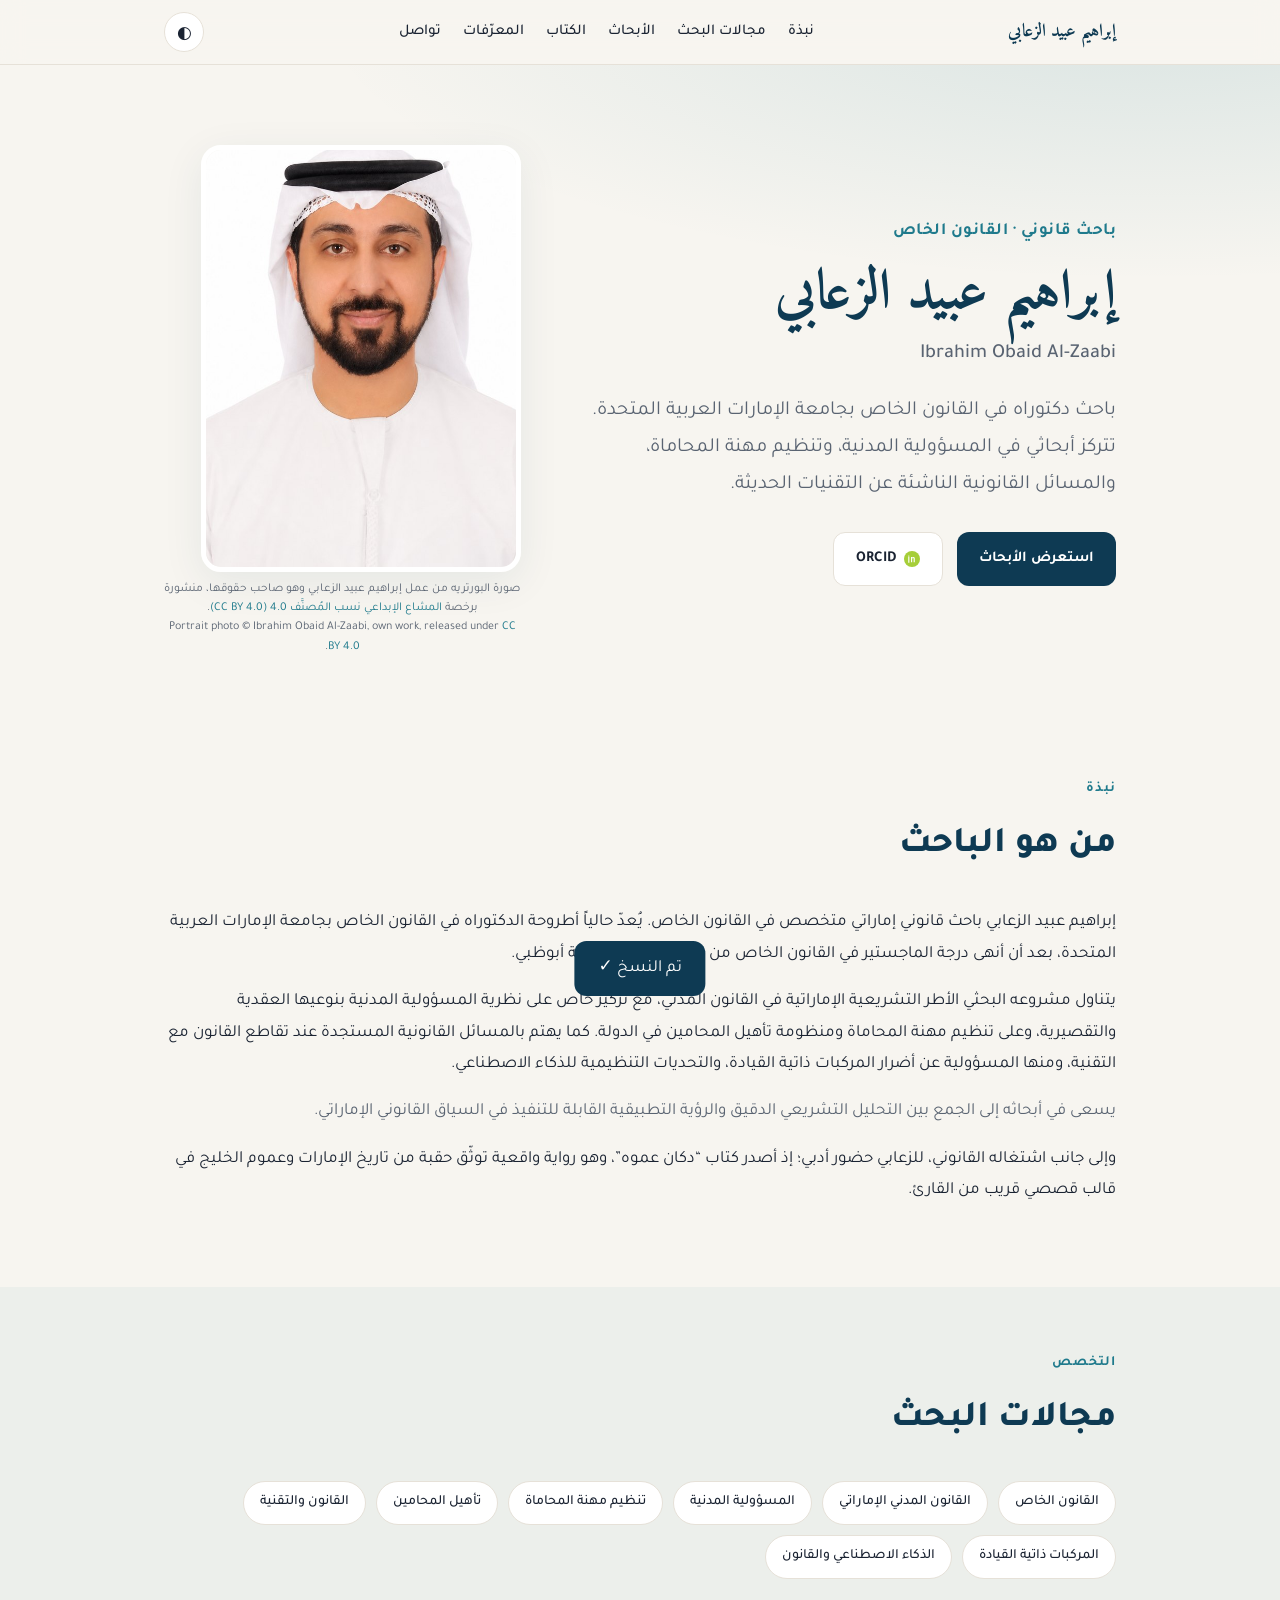
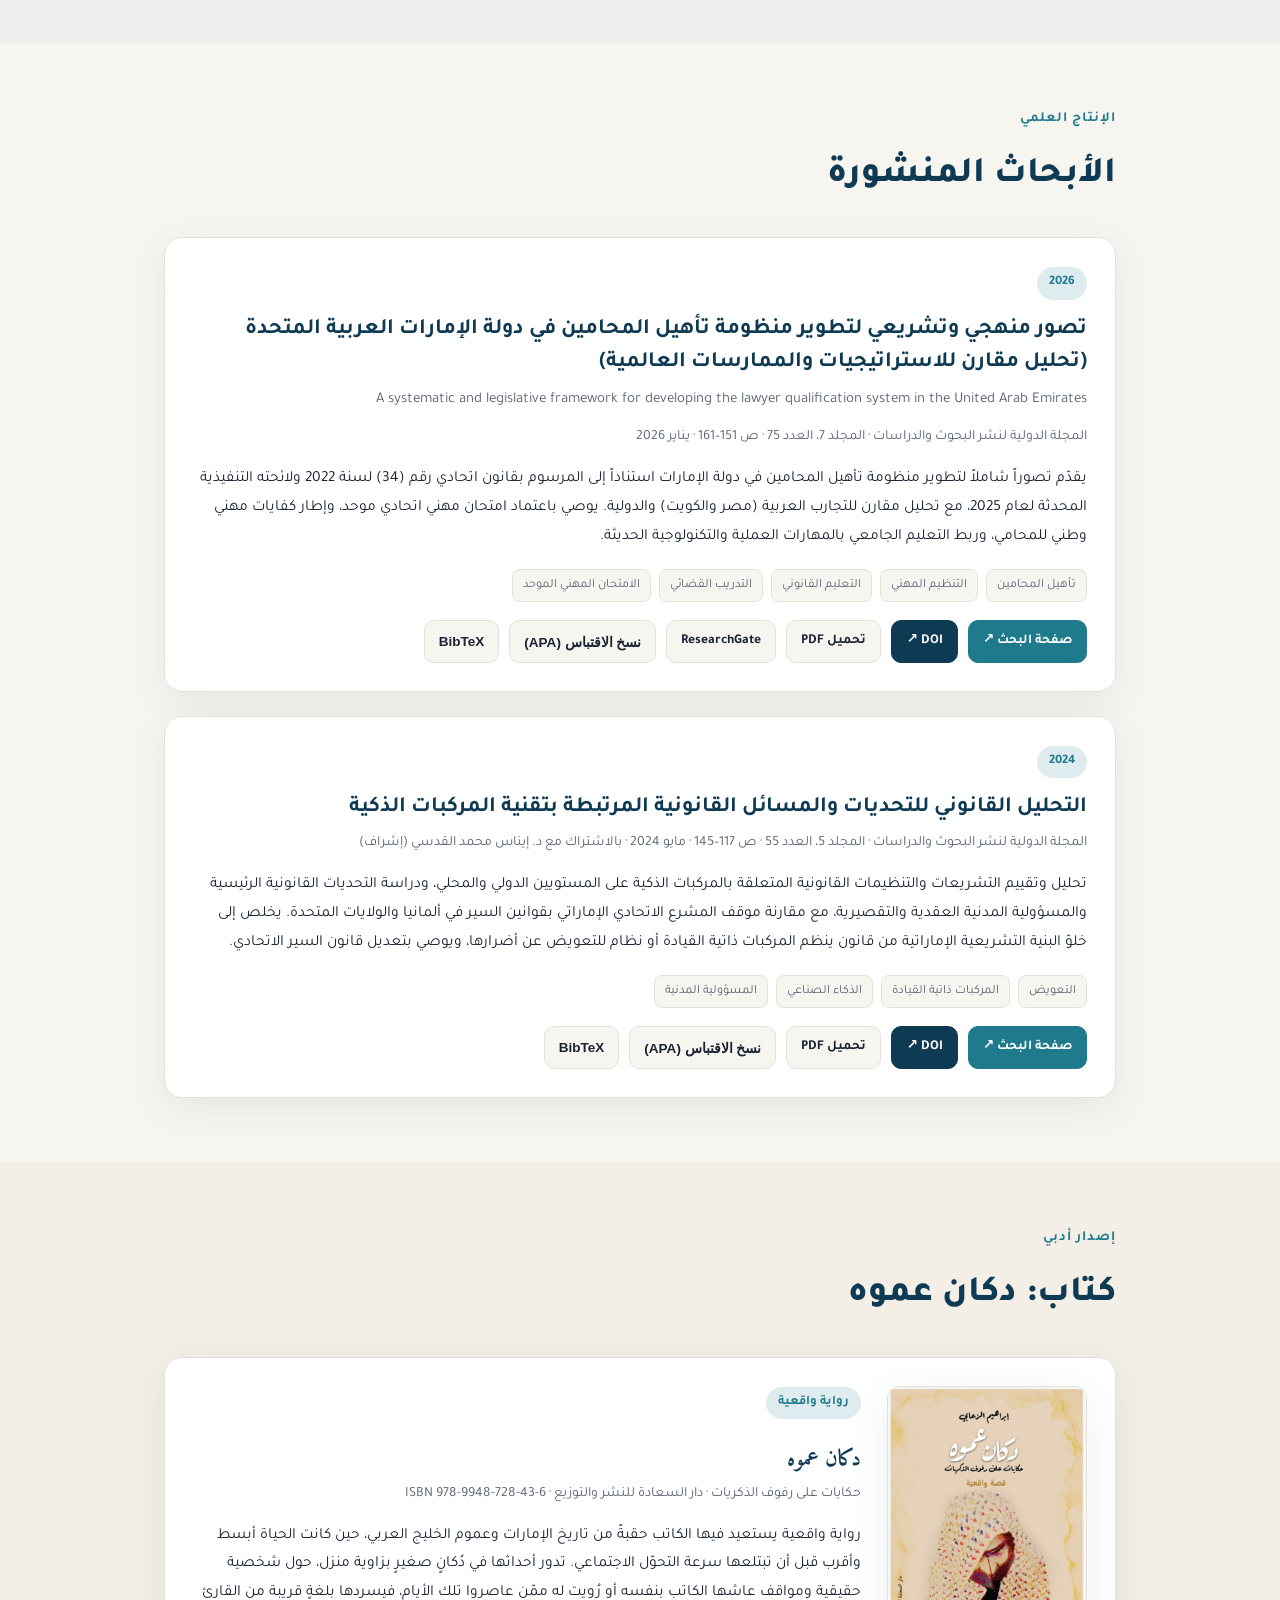
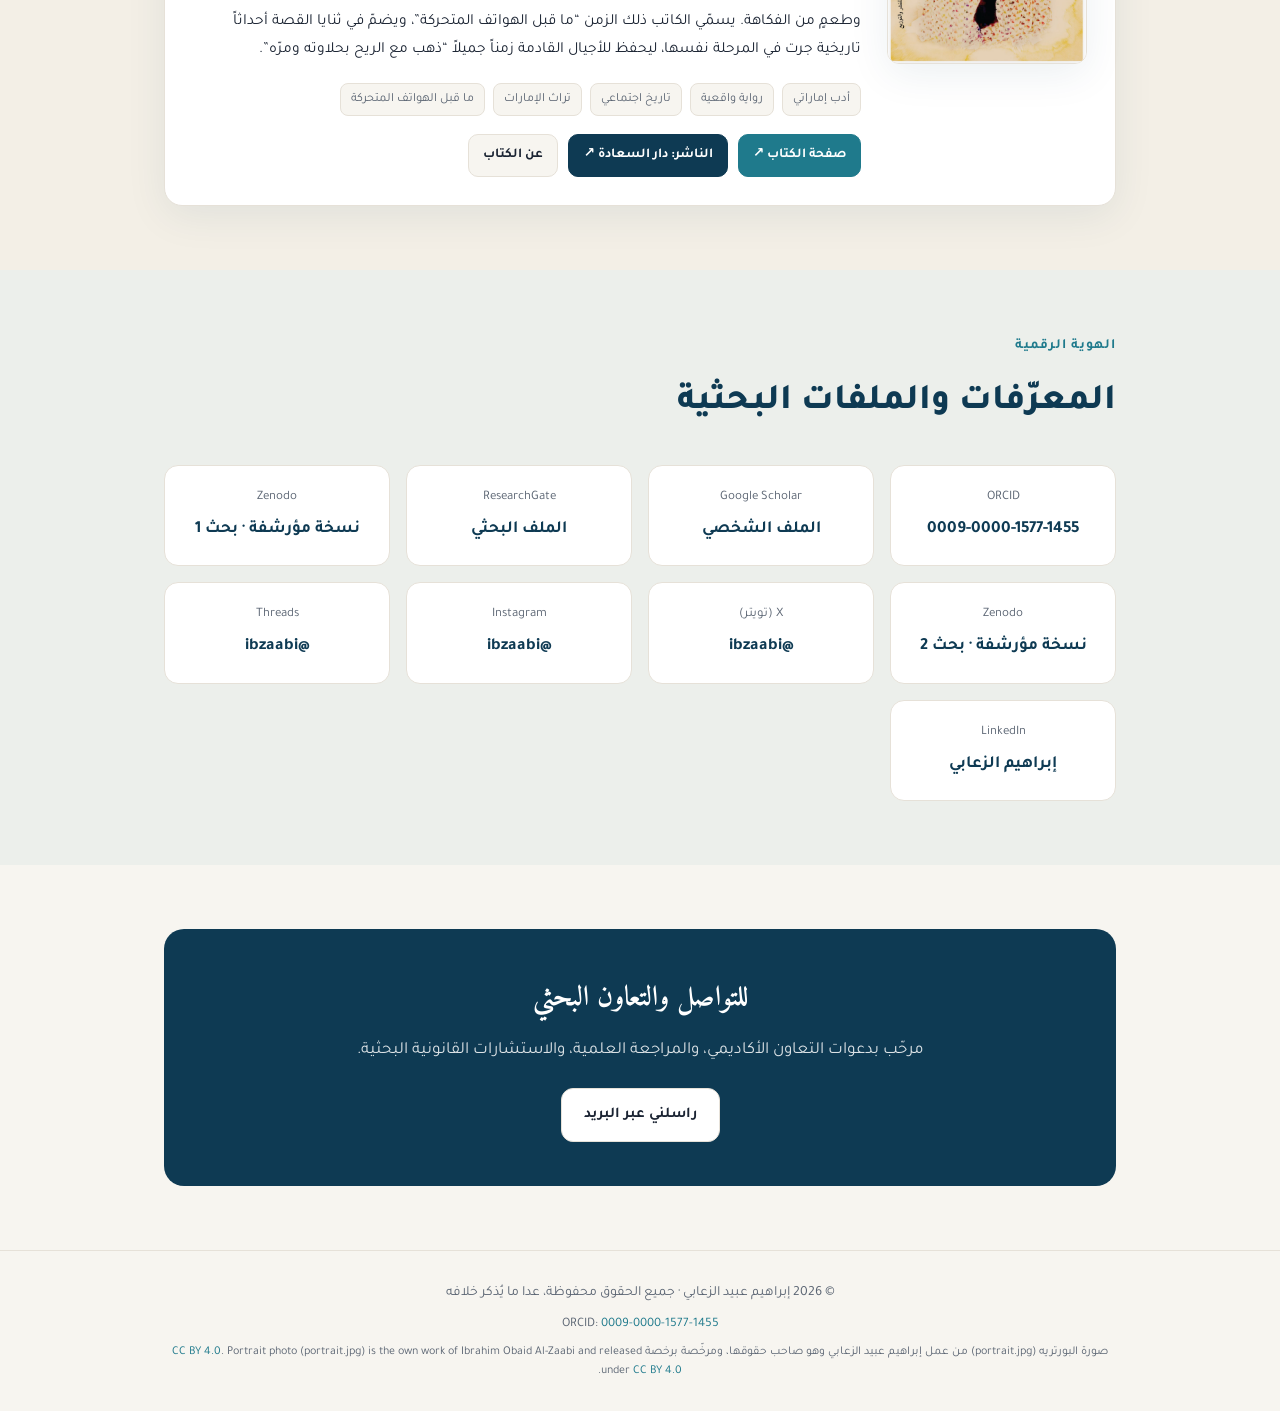
==== commit 8a857128: "Link the Google Scholar profile into the author identity graph Adds https://scholar.google.com/citat" ====
--- a/index.html
+++ b/index.html
@@ -63,6 +63,7 @@
 "knowsAbout": ["القانون الخاص", "القانون المدني الإماراتي", "المسؤولية المدنية", "تنظيم مهنة المحاماة", "تأهيل المحامين", "القانون والتقنية", "المركبات ذاتية القيادة", "الذكاء الاصطناعي والقانون"],
 "sameAs": [
 "https://orcid.org/0009-0000-1577-1455",
+"https://scholar.google.com/citations?user=YPOLK8YAAAAJ",
 "https://www.researchgate.net/profile/Ibrahim-Alzaabi-2",
 "https://www.researchgate.net/publication/400182212",
 "https://x.com/ibzaabi",
@@ -431,6 +432,7 @@
 <h2 class="section-h">المعرّفات والملفات البحثية</h2>
 <div class="grid">
 <a class="card" href="https://orcid.org/0009-0000-1577-1455" target="_blank" rel="noopener"><div class="k">ORCID</div><div class="v">0009-0000-1577-1455</div></a>
+<a class="card" href="https://scholar.google.com/citations?user=YPOLK8YAAAAJ" target="_blank" rel="noopener"><div class="k">Google Scholar</div><div class="v">الملف الشخصي</div></a>
 <a class="card" href="https://www.researchgate.net/profile/Ibrahim-Alzaabi-2" target="_blank" rel="noopener"><div class="k">ResearchGate</div><div class="v">الملف البحثي</div></a>
 <a class="card" href="https://zenodo.org/records/21769212" target="_blank" rel="noopener"><div class="k">Zenodo</div><div class="v">نسخة مؤرشفة · بحث 1</div></a>
 <a class="card" href="https://zenodo.org/records/21778927" target="_blank" rel="noopener"><div class="k">Zenodo</div><div class="v">نسخة مؤرشفة · بحث 2</div></a>
